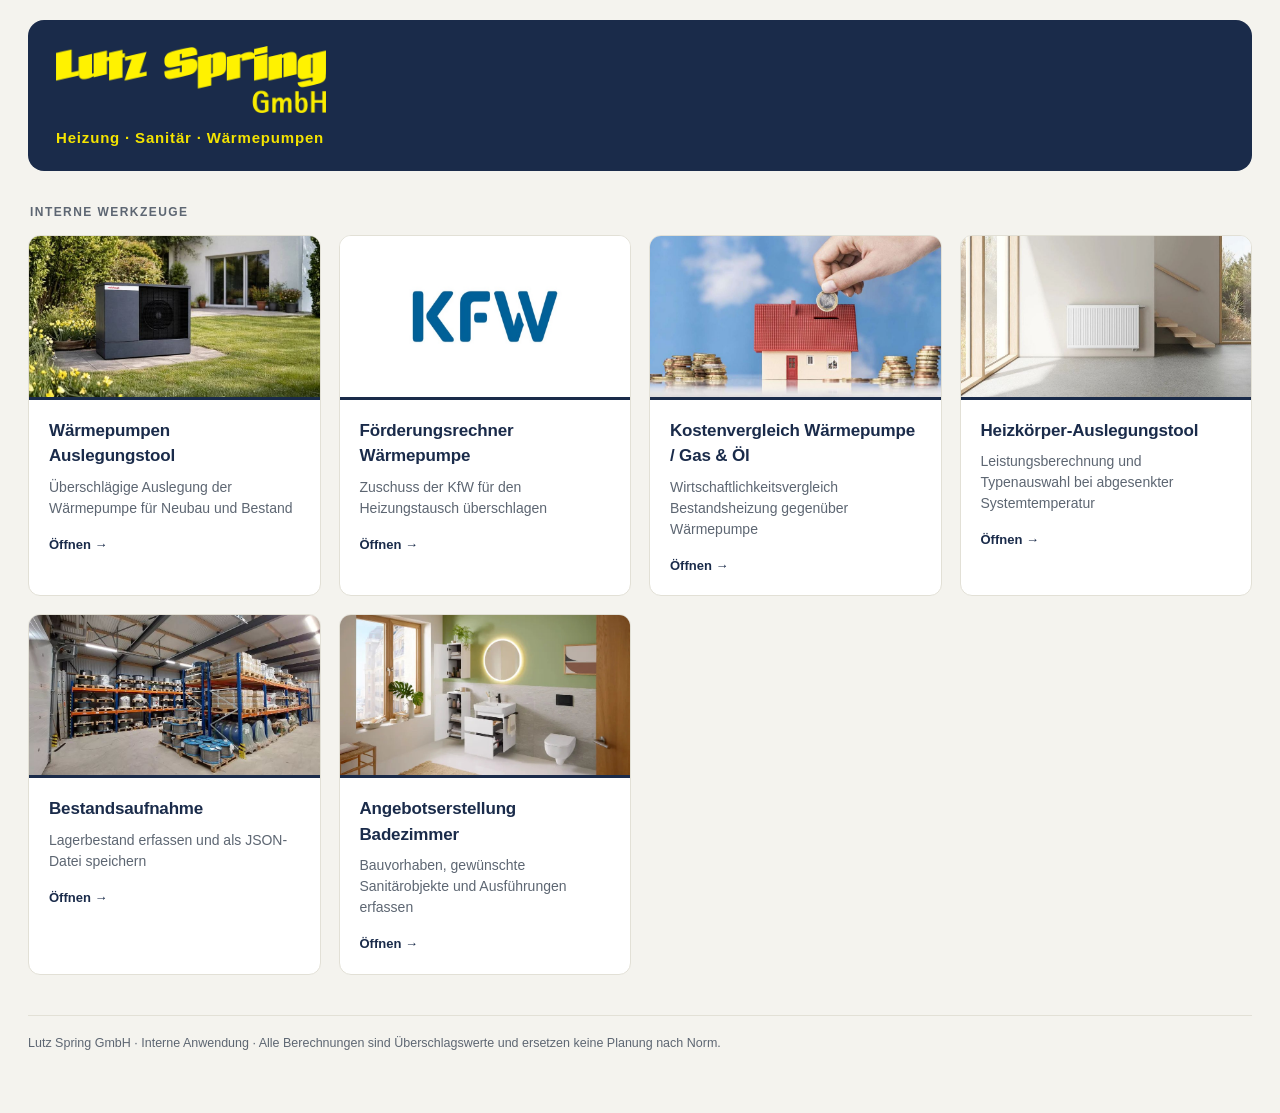
==== index.html @ f7540739 "Tools übernommen, Designsystem 2.1" ====
<!DOCTYPE html>
<html lang="de">
<head>
<meta charset="UTF-8">
<meta name="viewport" content="width=device-width, initial-scale=1, viewport-fit=cover">
<title>Lutz Spring GmbH &ndash; Interne Tools</title>
<meta name="apple-mobile-web-app-capable" content="yes">
<meta name="apple-mobile-web-app-status-bar-style" content="black-translucent">
<meta name="apple-mobile-web-app-title" content="Lutz Spring">
<meta name="theme-color" content="#1a2b4a"><!-- Literal noetig: var() ist in <meta> ungueltig -->
<link rel="apple-touch-icon" href="[data-uri]">
<link rel="icon" href="[data-uri]">
<link rel="stylesheet" href="theme.css">
<style>
  /* Datei-eigene Namen -> zentrale Tokens aus theme.css.
     Farbwerte stehen ausschliesslich in theme.css. */
  :root{
    --blau:       var(--brand-navy);
    --blau-hell:  var(--brand-navy-soft);
    --gelb:       var(--brand-yellow);
    --karte:      var(--card);
    --text:       var(--text-warm);
    --text-leise: var(--text-warm-2);
    --linie:      var(--border);
  }
  *{box-sizing:border-box;}
  html{-webkit-text-size-adjust:100%;}
  body{
    margin:0;
    background:var(--bg);
    color:var(--text);
    font-family:-apple-system,BlinkMacSystemFont,"Segoe UI",Roboto,Helvetica,Arial,sans-serif;
    line-height:1.5;
    padding:env(safe-area-inset-top) env(safe-area-inset-right) env(safe-area-inset-bottom) env(safe-area-inset-left);
    -webkit-tap-highlight-color:transparent;
  }
  .huelle{width:100%;max-width:1400px;margin:0 auto;padding:20px 28px 60px;}

  header{
    background:var(--blau);
    border-radius:16px;
    padding:26px 28px 22px;
    margin-bottom:32px;
  }
  header img{display:block;width:270px;max-width:72%;height:auto;}
  .sparte{
    color:var(--gelb);
    font-size:15px;font-weight:600;letter-spacing:.055em;margin-top:14px;
  }

  .abschnitt-titel{
    font-size:12px;font-weight:700;letter-spacing:.12em;text-transform:uppercase;
    color:var(--text-leise);margin:0 0 14px 2px;
  }

  .raster{
    display:grid;
    grid-template-columns:repeat(auto-fit,minmax(250px,1fr));
    gap:18px;
  }
  .kachel{
    display:flex;
    flex-direction:column;
    background:var(--karte);
    border:1px solid var(--linie);
    border-radius:12px;
    overflow:hidden;
    text-decoration:none;
    color:inherit;
    transition:transform .12s ease, box-shadow .12s ease;
  }
  .kachel:hover{transform:translateY(-2px);box-shadow:0 6px 18px var(--shadow-navy-13);}
  .kachel:active{transform:translateY(0);}
  .kachel:focus-visible{outline:3px solid var(--blau-hell);outline-offset:3px;}

  .bild{
    display:block;
    width:100%;
    aspect-ratio:16/9;
    object-fit:cover;
    background:var(--thumb-bg);
    border-bottom:3px solid var(--blau);
  }
  .kachel:hover .bild{border-bottom-color:var(--gelb);}

  .inhalt{padding:18px 20px 20px;display:flex;flex-direction:column;flex:1;}
  .kachel h2{
    margin:0 0 8px;font-size:17px;font-weight:650;
    color:var(--blau);letter-spacing:-.01em;
  }
  .kachel p{margin:0;font-size:14px;color:var(--text-leise);}
  .oeffnen{
    display:inline-block;margin-top:16px;
    font-size:13px;font-weight:650;color:var(--blau);
  }
  .oeffnen::after{content:" \2192";}

  footer{
    margin-top:40px;padding-top:18px;border-top:1px solid var(--linie);
    font-size:12.5px;color:var(--text-leise);
  }

  @media (max-width:820px){
    .huelle{padding:16px 20px 50px;}
    header{padding:22px 22px 18px;border-radius:14px;}
    header img{width:220px;}
  }
  @media (prefers-reduced-motion:reduce){
    .kachel{transition:none;}
    .kachel:hover{transform:none;}
  }
  @media (max-width:700px){
    .raster{grid-template-columns:1fr;}
    .huelle{padding:16px 14px 50px;}
  }
  @media print{
    body{background:var(--card);}
    .huelle{max-width:100%;padding:0;}
    .kachel{break-inside:avoid;box-shadow:none;}
  }
</style>
</head>
<body>
<div class="huelle">

  <header>
    <img src="[data-uri]" alt="Lutz Spring GmbH">
    <div class="sparte">Heizung &middot; Sanit&auml;r &middot; W&auml;rmepumpen</div>
  </header>

  <h1 class="abschnitt-titel">Interne Werkzeuge</h1>

  <div class="raster">

    <a class="kachel" href="auslegung.html">
      <img class="bild" src="[data-uri]" alt="" loading="lazy" decoding="async">
      <div class="inhalt">
        <h2>W&auml;rmepumpen Auslegungstool</h2>
        <p>&Uuml;berschl&auml;gige Auslegung der W&auml;rmepumpe f&uuml;r Neubau und Bestand</p>
        <span class="oeffnen">&Ouml;ffnen</span>
      </div>
    </a>

    <a class="kachel" href="foerderung.html">
      <img class="bild" src="[data-uri]" alt="" loading="lazy" decoding="async">
      <div class="inhalt">
        <h2>F&ouml;rderungsrechner W&auml;rmepumpe</h2>
        <p>Zuschuss der KfW f&uuml;r den Heizungstausch &uuml;berschlagen</p>
        <span class="oeffnen">&Ouml;ffnen</span>
      </div>
    </a>

    <a class="kachel" href="kostenvergleich.html">
      <img class="bild" src="[data-uri]" alt="" loading="lazy" decoding="async">
      <div class="inhalt">
        <h2>Kostenvergleich W&auml;rmepumpe / Gas &amp; &Ouml;l</h2>
        <p>Wirtschaftlichkeitsvergleich Bestandsheizung gegen&uuml;ber W&auml;rmepumpe</p>
        <span class="oeffnen">&Ouml;ffnen</span>
      </div>
    </a>

    <a class="kachel" href="heizkoerper.html">
      <img class="bild" src="[data-uri]" alt="" loading="lazy" decoding="async">
      <div class="inhalt">
        <h2>Heizk&ouml;rper-Auslegungstool</h2>
        <p>Leistungsberechnung und Typenauswahl bei abgesenkter Systemtemperatur</p>
        <span class="oeffnen">&Ouml;ffnen</span>
      </div>
    </a>

    <a class="kachel" href="bestandsaufnahme.html">
      <img class="bild" src="[data-uri]" alt="" loading="lazy" decoding="async">
      <div class="inhalt">
        <h2>Bestandsaufnahme</h2>
        <p>Lagerbestand erfassen und als JSON-Datei speichern</p>
        <span class="oeffnen">&Ouml;ffnen</span>
      </div>
    </a>

    <a class="kachel" href="bad-angebot.html">
      <img class="bild" src="[data-uri]" alt="" loading="lazy" decoding="async">
      <div class="inhalt">
        <h2>Angebotserstellung Badezimmer</h2>
        <p>Bauvorhaben, gew&uuml;nschte Sanit&auml;robjekte und Ausf&uuml;hrungen erfassen</p>
        <span class="oeffnen">&Ouml;ffnen</span>
      </div>
    </a>
  </div>

  <footer>
    Lutz Spring GmbH &middot; Interne Anwendung &middot; Alle Berechnungen sind &Uuml;berschlagswerte und ersetzen keine Planung nach Norm.
  </footer>

</div>
</body>
</html>
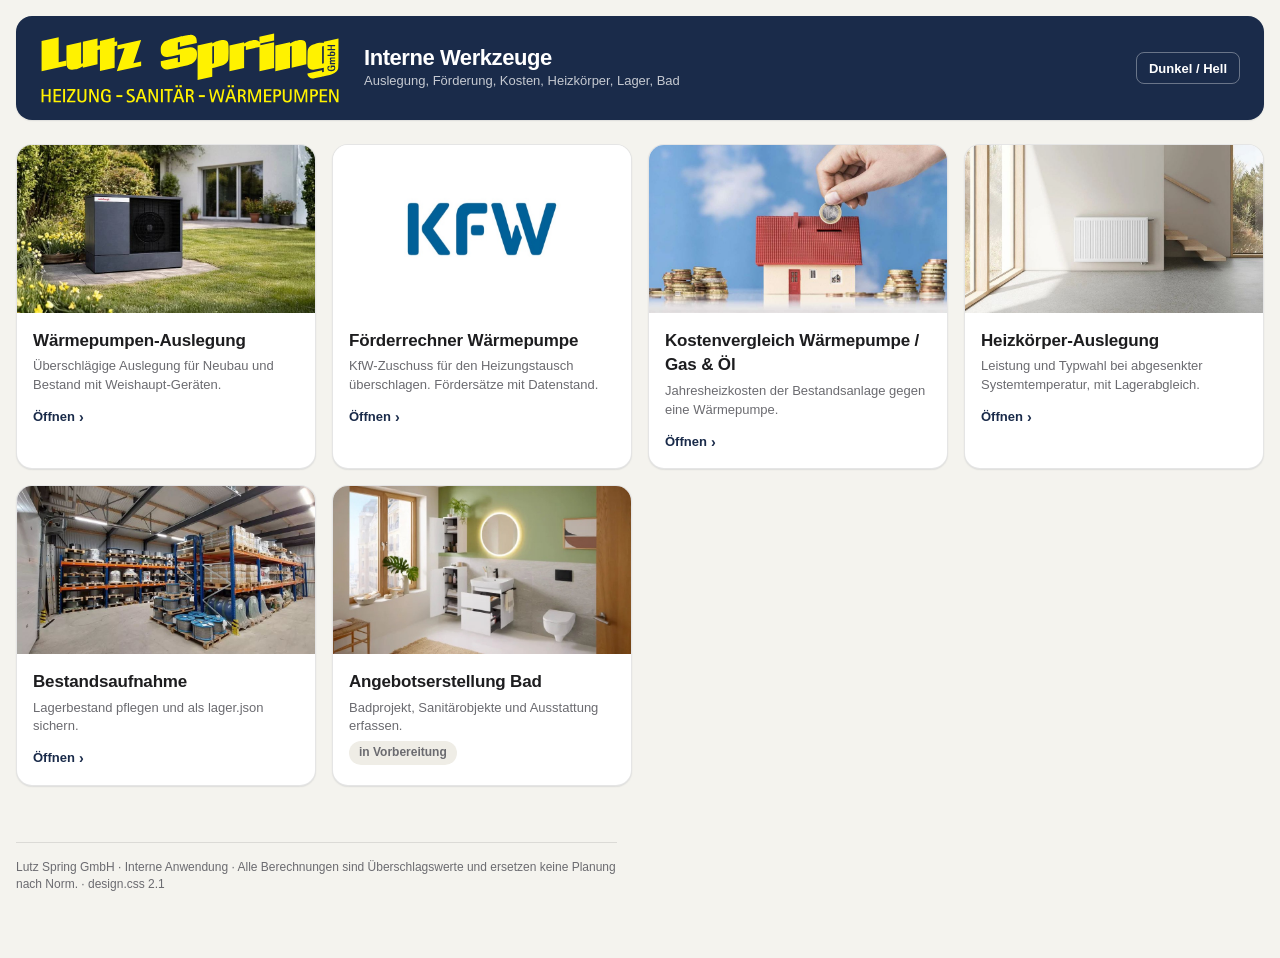
==== commit 0d717174: "index: Umbau auf design.css 2.1 · Kacheln und Links erhalten, Bilder nach bilder/, Bad-Kachel in Vor" ====
--- a/index.html
+++ b/index.html
@@ -1,196 +1,940 @@
 <!DOCTYPE html>
 <html lang="de">
 <head>
-<meta charset="UTF-8">
+<meta charset="utf-8">
 <meta name="viewport" content="width=device-width, initial-scale=1, viewport-fit=cover">
-<title>Lutz Spring GmbH &ndash; Interne Tools</title>
+<meta name="robots" content="noindex, nofollow">
+<meta name="theme-color" content="#1a2b4a">
+<link rel="icon" href="assets/icons/favicon.svg" type="image/svg+xml">
+<link rel="apple-touch-icon" href="assets/icons/apple-touch-icon.png">
 <meta name="apple-mobile-web-app-capable" content="yes">
 <meta name="apple-mobile-web-app-status-bar-style" content="black-translucent">
 <meta name="apple-mobile-web-app-title" content="Lutz Spring">
-<meta name="theme-color" content="#1a2b4a"><!-- Literal noetig: var() ist in <meta> ungueltig -->
-<link rel="apple-touch-icon" href="[data-uri]">
-<link rel="icon" href="[data-uri]">
-<link rel="stylesheet" href="theme.css">
+<!-- Startseite der internen Tools · gebaut aus vorlagen/index-vorlage.html (design.css 2.1), Umbau 2026-10-25.
+     Altfassung: alt/index_2026-10-25.html. Kachelbilder: bilder/*.jpg, 16:9, 900 × 506. Nach Änderungen an design.css/ls.js: python3 _build/inline.py index.html -->
+<title>Lutz Spring GmbH – Interne Tools</title>
+<!-- design.css:start -->
 <style>
-  /* Datei-eigene Namen -> zentrale Tokens aus theme.css.
-     Farbwerte stehen ausschliesslich in theme.css. */
-  :root{
-    --blau:       var(--brand-navy);
-    --blau-hell:  var(--brand-navy-soft);
-    --gelb:       var(--brand-yellow);
-    --karte:      var(--card);
-    --text:       var(--text-warm);
-    --text-leise: var(--text-warm-2);
-    --linie:      var(--border);
+/* ============================================================
+   design.css · Lutz Spring GmbH · Heizung · Sanitär · Wärmepumpen
+   Gemeinsames Designsystem für alle internen HTML-Tools.
+   Version 2.1 · Stand 2026-10-25
+   Einbinden:  Beim Veröffentlichen fügt _build/inline.py diese Datei in jedes
+               Tool ein (Marker design.css:start / design.css:end im HTML).
+               Ein Tool bleibt so eine einzelne Datei.
+   Regeln:     DESIGNREGELN.md · Referenz: styleguide.html
+   Keine externen Abhängigkeiten. Systemschrift. Hell + Dunkel.
+   ============================================================ */
+
+/* ------------------------------------------------------------
+   1 · TOKENS (hell = Standard)
+   Alle Farben nur über diese Variablen verwenden.
+   ------------------------------------------------------------ */
+:root {
+  color-scheme: light;
+
+  /* Marke [BESTÄTIGT 03_design-system.md] */
+  --ls-navy:        #1a2b4a;
+  --ls-navy-2:      #223a63;   /* Hover/aktiv auf Navy */
+  --ls-navy-3:      #142238;   /* gedrückt */
+  --ls-yellow:      #fff200;   /* Logo-Gelb [BESTÄTIGT 2026-10-25]; nur Logo + Akzent, nie Textfarbe auf hellem Grund */
+  --ls-yellow-ink:  #8a6d00;   /* lesbares „Gelb“ als Text auf Weiß (≥ 4,5:1) */
+
+  /* Flächen */
+  --ls-bg:          #f4f3ee;   /* Creme, Seitenhintergrund [BESTÄTIGT] */
+  --ls-surface:     #ffffff;   /* Karten */
+  --ls-surface-2:   #faf9f5;   /* Eingaben, Zebra-Zeilen, Tabellenköpfe */
+  --ls-surface-3:   #efede6;   /* gedrückt / ausgewählt */
+  --ls-line:        rgba(0, 0, 0, 0.10);
+  --ls-line-strong: rgba(0, 0, 0, 0.20);
+
+  /* Text */
+  --ls-text:        #1d1d1f;
+  --ls-text-2:      #6b6b70;   /* Sekundär, Labels (4,8:1 auf Creme) */
+  --ls-text-3:      #8e8e93;   /* nur Platzhalter, deaktiviert */
+  --ls-on-navy:     #ffffff;
+
+  /* Interaktion */
+  --ls-primary:     var(--ls-navy);
+  --ls-primary-hover: var(--ls-navy-2);
+  --ls-primary-active: var(--ls-navy-3);
+  --ls-on-primary:  #ffffff;
+  --ls-link:        var(--ls-navy);
+  --ls-focus:       var(--ls-navy);
+  --ls-focus-ring:  rgba(26, 43, 74, 0.25);
+  --ls-selection:   rgba(255, 242, 0, 0.45);
+
+  /* Zustände (semantisch, nicht Akzent) */
+  --ls-ok:          #1a7a36;  --ls-ok-bg:     #e3f3e7;
+  --ls-warn:        #b25000;  --ls-warn-bg:   #fdebdd;
+  --ls-danger:      #d70015;  --ls-danger-bg: #fde4e6;
+  --ls-info:        #1a2b4a;  --ls-info-bg:   #e8edf6;
+
+  /* Diagramme: Reihenfarben mit fester Bedeutung (Wärmepumpe = Navy, Bestand Gas/Öl = Grau, Strom/PV = Gelb-Ocker, Vergleich = Stahlblau) */
+  --ls-chart-wp:    #1a2b4a;
+  --ls-chart-alt:   #8e8e93;
+  --ls-chart-pv:    #c9a800;
+  --ls-chart-2:     #4f75b8;
+  --ls-chart-grid:  rgba(0, 0, 0, 0.08);
+  --ls-chart-text:  #6b6b70;
+
+  /* Schatten (Tiefe sparsam) */
+  --ls-shadow-1: 0 1px 2px rgba(20, 30, 50, 0.06), 0 1px 1px rgba(20, 30, 50, 0.04);
+  --ls-shadow-2: 0 4px 16px rgba(20, 30, 50, 0.08), 0 1px 2px rgba(20, 30, 50, 0.05);
+
+  /* Schrift: Systemschrift wie auf iPad und Mac [BESTÄTIGT: keine externen Abhängigkeiten] */
+  --ls-font: -apple-system, BlinkMacSystemFont, "SF Pro Text", "Segoe UI", Roboto, "Helvetica Neue", Arial, sans-serif;
+  --ls-font-mono: ui-monospace, "SF Mono", Menlo, Consolas, "Liberation Mono", monospace;
+  --ls-fs-xs: 0.75rem;    /* 12 · Fußnoten */
+  --ls-fs-sm: 0.8125rem;  /* 13 · Labels, Tabellen dicht */
+  --ls-fs-md: 0.9375rem;  /* 15 · Fließtext, Eingaben */
+  --ls-fs-lg: 1.0625rem;  /* 17 · Kartentitel */
+  --ls-fs-xl: 1.375rem;   /* 22 · Abschnitt */
+  --ls-fs-2xl: 1.75rem;   /* 28 · Seitentitel */
+  --ls-fs-kpi: 2rem;      /* 32 · Kennzahl */
+  --ls-lh: 1.45;
+
+  /* Abstände: 8-px-Raster */
+  --ls-s1: 4px; --ls-s2: 8px; --ls-s3: 12px; --ls-s4: 16px;
+  --ls-s5: 24px; --ls-s6: 32px; --ls-s7: 48px; --ls-s8: 64px;
+
+  /* Radien */
+  --ls-r-sm: 8px; --ls-r-md: 12px; --ls-r-lg: 16px; --ls-r-pill: 999px;
+
+  /* Maße */
+  --ls-max: 1400px;           /* [BESTÄTIGT] */
+  --ls-control-h: 40px;       /* Höhe Eingaben/Buttons (Maus) */
+  --ls-touch-h: 44px;         /* Höhe auf Touch (iPad) */
+  --ls-gutter: 16px;
+}
+
+/* Dunkel: folgt dem System, solange kein data-theme gesetzt ist */
+@media (prefers-color-scheme: dark) {
+  :root:not([data-theme="light"]) {
+    color-scheme: dark;
+    --ls-navy:        #16233d;
+    --ls-navy-2:      #1d2f52;
+    --ls-navy-3:      #111b30;
+    --ls-yellow-ink:  #fff200;
+    --ls-bg:          #141416;
+    --ls-surface:     #1e1e20;
+    --ls-surface-2:   #27272a;
+    --ls-surface-3:   #313134;
+    --ls-line:        rgba(255, 255, 255, 0.11);
+    --ls-line-strong: rgba(255, 255, 255, 0.22);
+    --ls-text:        #f5f5f7;
+    --ls-text-2:      #a1a1a6;
+    --ls-text-3:      #7c7c82;
+    --ls-primary:     #4f75b8;
+    --ls-primary-hover: #5d83c6;
+    --ls-primary-active: #43669f;
+    --ls-link:        #8fb3f0;
+    --ls-focus:       #8fb3f0;
+    --ls-focus-ring:  rgba(143, 179, 240, 0.30);
+    --ls-selection:   rgba(255, 242, 0, 0.30);
+    --ls-ok:     #30d158; --ls-ok-bg:     rgba(48, 209, 88, 0.14);
+    --ls-warn:   #ff9f0a; --ls-warn-bg:   rgba(255, 159, 10, 0.14);
+    --ls-danger: #ff453a; --ls-danger-bg: rgba(255, 69, 58, 0.14);
+    --ls-info:   #8fb3f0; --ls-info-bg:   rgba(143, 179, 240, 0.14);
+    --ls-chart-wp: #8fb3f0; --ls-chart-alt: #7c7c82; --ls-chart-pv: #e6c800; --ls-chart-2: #4f75b8; --ls-chart-grid: rgba(255,255,255,0.09); --ls-chart-text: #a1a1a6;
+    --ls-shadow-1: 0 1px 2px rgba(0, 0, 0, 0.4);
+    --ls-shadow-2: 0 6px 20px rgba(0, 0, 0, 0.45);
   }
-  *{box-sizing:border-box;}
-  html{-webkit-text-size-adjust:100%;}
-  body{
-    margin:0;
-    background:var(--bg);
-    color:var(--text);
-    font-family:-apple-system,BlinkMacSystemFont,"Segoe UI",Roboto,Helvetica,Arial,sans-serif;
-    line-height:1.5;
-    padding:env(safe-area-inset-top) env(safe-area-inset-right) env(safe-area-inset-bottom) env(safe-area-inset-left);
-    -webkit-tap-highlight-color:transparent;
+}
+/* Dunkel: ausdrücklich gewählt (Schalter im Tool) – gleiche Werte */
+:root[data-theme="dark"] {
+  color-scheme: dark;
+  --ls-navy:        #16233d;
+  --ls-navy-2:      #1d2f52;
+  --ls-navy-3:      #111b30;
+  --ls-yellow-ink:  #fff200;
+  --ls-bg:          #141416;
+  --ls-surface:     #1e1e20;
+  --ls-surface-2:   #27272a;
+  --ls-surface-3:   #313134;
+  --ls-line:        rgba(255, 255, 255, 0.11);
+  --ls-line-strong: rgba(255, 255, 255, 0.22);
+  --ls-text:        #f5f5f7;
+  --ls-text-2:      #a1a1a6;
+  --ls-text-3:      #7c7c82;
+  --ls-primary:     #4f75b8;
+  --ls-primary-hover: #5d83c6;
+  --ls-primary-active: #43669f;
+  --ls-link:        #8fb3f0;
+  --ls-focus:       #8fb3f0;
+  --ls-focus-ring:  rgba(143, 179, 240, 0.30);
+  --ls-selection:   rgba(255, 242, 0, 0.30);
+  --ls-ok:     #30d158; --ls-ok-bg:     rgba(48, 209, 88, 0.14);
+  --ls-warn:   #ff9f0a; --ls-warn-bg:   rgba(255, 159, 10, 0.14);
+  --ls-danger: #ff453a; --ls-danger-bg: rgba(255, 69, 58, 0.14);
+  --ls-info:   #8fb3f0; --ls-info-bg:   rgba(143, 179, 240, 0.14);
+  --ls-chart-wp: #8fb3f0; --ls-chart-alt: #7c7c82; --ls-chart-pv: #e6c800; --ls-chart-2: #4f75b8; --ls-chart-grid: rgba(255,255,255,0.09); --ls-chart-text: #a1a1a6;
+  --ls-shadow-1: 0 1px 2px rgba(0, 0, 0, 0.4);
+  --ls-shadow-2: 0 6px 20px rgba(0, 0, 0, 0.45);
+}
+
+/* ------------------------------------------------------------
+   2 · BASIS
+   ------------------------------------------------------------ */
+*, *::before, *::after { box-sizing: border-box; }
+html { -webkit-text-size-adjust: 100%; height: 100%; }
+body {
+  margin: 0;
+  min-height: 100%;
+  background: var(--ls-bg);
+  color: var(--ls-text);
+  font: var(--ls-fs-md) / var(--ls-lh) var(--ls-font);
+  -webkit-font-smoothing: antialiased;
+  padding-block: calc(var(--ls-s4) + env(safe-area-inset-top, 0px)) calc(var(--ls-s8) + env(safe-area-inset-bottom, 0px)); /* oben: Statusleiste der Homescreen-App; unten: Haus-Icon */
+  padding-left:  max(var(--ls-gutter), env(safe-area-inset-left, 0px));
+  padding-right: max(var(--ls-gutter), env(safe-area-inset-right, 0px));
+}
+::selection { background: var(--ls-selection); }
+img, svg, canvas { max-width: 100%; height: auto; }
+[hidden] { display: none !important; }
+a { color: var(--ls-link); text-decoration: underline; text-underline-offset: 2px; text-decoration-thickness: 1px; }
+a:hover { text-decoration-thickness: 2px; }
+hr { border: 0; border-top: 1px solid var(--ls-line); margin: var(--ls-s5) 0; }
+code, kbd, .ls-mono { font-family: var(--ls-font-mono); font-size: 0.92em; }
+small, .ls-small { font-size: var(--ls-fs-sm); }
+sub, sup { line-height: 0; }
+
+h1, h2, h3, h4 { margin: 0; color: var(--ls-text); font-weight: 600; letter-spacing: -0.01em; text-wrap: balance; hyphens: auto; -webkit-hyphens: auto; }
+h1 { font-size: var(--ls-fs-2xl); line-height: 1.15; letter-spacing: -0.02em; }
+h2 { font-size: var(--ls-fs-xl);  line-height: 1.2; }
+h3 { font-size: var(--ls-fs-lg);  line-height: 1.3; }
+h4 { font-size: var(--ls-fs-md);  line-height: 1.35; }
+p  { margin: 0; }
+p + p { margin-top: var(--ls-s3); }
+.ls-prose { max-width: 70ch; }
+.ls-prose p + p { margin-top: var(--ls-s3); }
+
+/* Fokus: immer sichtbar, Tastatur und Touch */
+:focus { outline: none; }
+:focus-visible { outline: 2px solid var(--ls-focus); outline-offset: 2px; border-radius: var(--ls-r-sm); }
+
+/* Reduzierte Bewegung respektieren */
+@media (prefers-reduced-motion: reduce) {
+  *, *::before, *::after { animation: none !important; transition: none !important; scroll-behavior: auto !important; }
+}
+
+/* ------------------------------------------------------------
+   3 · LAYOUT
+   ------------------------------------------------------------ */
+.ls-container { max-width: var(--ls-max); margin-inline: auto; width: 100%; min-width: 0; }
+.ls-stack  { display: grid; gap: var(--ls-s4); }
+/* Grid-Kinder dürfen nie breiter werden als ihr Platz (Tabellen/Code scrollen im eigenen Rahmen) */
+.ls-container > *, .ls-stack > *, .ls-form > *, .ls-fields > *, .ls-card > * { min-width: 0; }
+.ls-stack--tight { gap: var(--ls-s2); }
+.ls-stack--loose { gap: var(--ls-s5); }
+.ls-row    { display: flex; flex-wrap: wrap; align-items: center; gap: var(--ls-s2) var(--ls-s3); }
+.ls-row--between { justify-content: space-between; }
+.ls-row--end { justify-content: flex-end; }
+.ls-grow { flex: 1 1 auto; min-width: 0; }
+.ls-section { margin-top: var(--ls-s6); }
+.ls-section > h2 { margin-bottom: var(--ls-s4); }
+
+/* Karten-Raster [BESTÄTIGT: minmax(250px,1fr), einspaltig < 700 px] */
+.ls-grid { display: grid; grid-template-columns: repeat(auto-fit, minmax(250px, 1fr)); gap: var(--ls-s4); }
+.ls-grid--2 { grid-template-columns: repeat(auto-fit, minmax(min(100%, 340px), 1fr)); }
+.ls-grid--3 { grid-template-columns: repeat(auto-fit, minmax(min(100%, 280px), 1fr)); }
+.ls-grid > * { min-width: 0; }
+@media (max-width: 699.98px) { .ls-grid, .ls-grid--2, .ls-grid--3 { grid-template-columns: 1fr; } }
+
+/* ------------------------------------------------------------
+   4 · KOPF (Navy-Balken mit runden Ecken [BESTÄTIGT]) + FUSS
+   ------------------------------------------------------------ */
+.ls-header {
+  background: var(--ls-navy);
+  color: var(--ls-on-navy);
+  border-radius: var(--ls-r-lg);
+  padding: var(--ls-s4) var(--ls-s5);
+  display: grid;
+  grid-template-columns: auto 1fr auto;
+  align-items: center;
+  gap: var(--ls-s3) var(--ls-s5);
+  box-shadow: var(--ls-shadow-1);
+}
+.ls-header__brand { display: grid; gap: 2px; }
+/* Logo Variante B (Wortmarke mit Slogan) als Inline-SVG; Farbe über currentColor. Mindestens 280 px breit, sonst ist der Slogan im Logo unlesbar. */
+.ls-header__logo { display: block; width: min(300px, 100%); height: auto; color: var(--ls-yellow); }
+.ls-header__logo--navy { color: var(--ls-navy); } /* Ausnahme: Logo ohne Navy-Hintergrund (Fuß, helle Fläche) */
+.ls-header__slogan { font-size: var(--ls-fs-sm); color: var(--ls-yellow); letter-spacing: 0.02em; }
+.ls-header__title { display: grid; gap: 2px; min-width: 0; }
+.ls-header__title h1 { color: var(--ls-on-navy); font-size: var(--ls-fs-xl); }
+.ls-header__sub { font-size: var(--ls-fs-sm); color: rgba(255,255,255,0.75); }
+.ls-header__meta { display: grid; gap: 2px; justify-items: end; text-align: right; font-size: var(--ls-fs-sm); color: rgba(255,255,255,0.85); white-space: nowrap; }
+.ls-header__meta b { color: var(--ls-on-navy); font-weight: 600; }
+.ls-header a { color: var(--ls-on-navy); }
+.ls-header .ls-btn--ghost { color: var(--ls-on-navy); border-color: rgba(255,255,255,0.35); }
+.ls-header .ls-btn--ghost:hover { background: rgba(255,255,255,0.1); }
+@media (max-width: 699.98px) {
+  .ls-header { grid-template-columns: 1fr; padding: var(--ls-s4); }
+  .ls-header__meta { justify-items: start; text-align: left; white-space: normal; }
+}
+/* Text-Wortmarke, falls (noch) kein Logo eingebettet ist */
+.ls-wordmark { font-weight: 800; font-size: 1.375rem; letter-spacing: -0.02em; color: var(--ls-yellow); line-height: 1; }
+.ls-wordmark small { display: block; font-weight: 600; font-size: 0.75rem; color: var(--ls-on-navy); letter-spacing: 0.08em; margin-top: 2px; }
+
+.ls-footer { margin-top: var(--ls-s6); padding-top: var(--ls-s4); border-top: 1px solid var(--ls-line); font-size: var(--ls-fs-xs); color: var(--ls-text-2); max-width: 90ch; }
+
+/* Haus-Icon: Rücklink zur Startseite [BESTÄTIGT: 48×48, unten mittig, Deckkraft 0,45 / 1 / 0,3, im Druck aus] */
+.ls-home {
+  position: fixed; left: 50%; bottom: calc(var(--ls-s3) + env(safe-area-inset-bottom, 0px));
+  transform: translateX(-50%);
+  width: 48px; height: 48px; border-radius: var(--ls-r-pill);
+  display: grid; place-items: center;
+  background: var(--ls-surface); color: var(--ls-text); border: 1px solid var(--ls-line);
+  box-shadow: var(--ls-shadow-2); opacity: 0.45; transition: opacity .15s ease; z-index: 50;
+}
+.ls-home:hover, .ls-home:focus-visible { opacity: 1; }
+.ls-home:active { opacity: 0.3; }
+.ls-home svg { width: 22px; height: 22px; }
+
+/* ------------------------------------------------------------
+   5 · KARTEN
+   ------------------------------------------------------------ */
+.ls-card {
+  background: var(--ls-surface);
+  border: 1px solid var(--ls-line);
+  border-radius: var(--ls-r-lg);
+  padding: var(--ls-s5);
+  box-shadow: var(--ls-shadow-1);
+  min-width: 0;
+}
+.ls-card--tight { padding: var(--ls-s4); }
+.ls-card--flat { box-shadow: none; }
+.ls-card__head { display: flex; align-items: baseline; justify-content: space-between; gap: var(--ls-s3); margin-bottom: var(--ls-s4); flex-wrap: wrap; }
+.ls-card__head h2, .ls-card__head h3 { margin: 0; }
+.ls-card__sub { font-size: var(--ls-fs-sm); color: var(--ls-text-2); }
+/* Abstand zwischen Karten kommt vom Eltern-Raster (.ls-stack / .ls-grid), nicht von Margins */
+
+/* Nummerierte Blockkarten (Schritte einer Auslegung) – nur bei echter Reihenfolge */
+.ls-steps { counter-reset: ls-step; display: grid; gap: var(--ls-s4); }
+.ls-steps > .ls-card { counter-increment: ls-step; position: relative; padding-left: calc(var(--ls-s5) + 40px); }
+.ls-steps > .ls-card::before {
+  content: counter(ls-step); position: absolute; left: var(--ls-s4); top: var(--ls-s5);
+  width: 28px; height: 28px; border-radius: var(--ls-r-pill);
+  background: var(--ls-navy); color: var(--ls-on-navy); font-weight: 700; font-size: var(--ls-fs-sm);
+  display: grid; place-items: center;
+}
+
+/* Empfehlungskarte: Navy mit gelben Kennwerten (z. B. Kostenvergleich) */
+.ls-card--navy { background: var(--ls-navy); color: var(--ls-on-navy); border-color: transparent; }
+.ls-card--navy h2, .ls-card--navy h3, .ls-card--navy .ls-kpi__value { color: var(--ls-on-navy); }
+.ls-card--navy .ls-kpi__value, .ls-card--navy .ls-accent { color: var(--ls-yellow); }
+.ls-card--navy .ls-kpi__label, .ls-card--navy .ls-muted { color: rgba(255,255,255,0.75); }
+.ls-card--navy .ls-btn--primary { background: var(--ls-yellow); color: #1d1d1f; }
+.ls-card--navy .ls-btn--primary:hover { background: #fff566; }
+
+/* ------------------------------------------------------------
+   6 · FORMULARE
+   ------------------------------------------------------------ */
+.ls-form { display: grid; gap: var(--ls-s4); }
+.ls-fields { display: grid; grid-template-columns: repeat(auto-fit, minmax(min(100%, 200px), 1fr)); gap: var(--ls-s3) var(--ls-s4); }
+.ls-field { display: grid; gap: var(--ls-s1); min-width: 0; }
+.ls-field--span { grid-column: 1 / -1; }
+.ls-label { font-size: var(--ls-fs-sm); color: var(--ls-text-2); font-weight: 500; display: flex; gap: var(--ls-s1); align-items: baseline; }
+.ls-label abbr { text-decoration: none; }
+.ls-hint { font-size: var(--ls-fs-xs); color: var(--ls-text-2); }
+.ls-error { font-size: var(--ls-fs-xs); color: var(--ls-danger); font-weight: 500; }
+
+.ls-input, .ls-select, .ls-textarea {
+  width: 100%; min-height: var(--ls-control-h);
+  padding: 0 var(--ls-s3);
+  font: inherit; color: var(--ls-text);
+  background: var(--ls-surface-2);
+  border: 1px solid var(--ls-line); border-radius: var(--ls-r-sm);
+  transition: border-color .12s ease, box-shadow .12s ease, background .12s ease;
+  font-variant-numeric: tabular-nums;
+}
+.ls-textarea { min-height: calc(var(--ls-control-h) * 2.2); padding: var(--ls-s2) var(--ls-s3); resize: vertical; line-height: var(--ls-lh); }
+.ls-input::placeholder, .ls-textarea::placeholder { color: var(--ls-text-3); }
+.ls-input:hover, .ls-select:hover, .ls-textarea:hover { border-color: var(--ls-line-strong); }
+.ls-input:focus, .ls-select:focus, .ls-textarea:focus { outline: none; border-color: var(--ls-focus); box-shadow: 0 0 0 3px var(--ls-focus-ring); background: var(--ls-surface); }
+.ls-input[aria-invalid="true"], .ls-select[aria-invalid="true"] { border-color: var(--ls-danger); }
+.ls-input[aria-invalid="true"]:focus { box-shadow: 0 0 0 3px var(--ls-danger-bg); }
+.ls-input:disabled, .ls-select:disabled, .ls-textarea:disabled { color: var(--ls-text-3); background: var(--ls-surface-3); cursor: not-allowed; }
+.ls-input[readonly] { background: var(--ls-surface-3); }
+.ls-input[type="number"] { -moz-appearance: textfield; appearance: textfield; }
+.ls-input::-webkit-outer-spin-button, .ls-input::-webkit-inner-spin-button { -webkit-appearance: none; margin: 0; }
+.ls-select {
+  appearance: none; -webkit-appearance: none; padding-right: 36px; cursor: pointer;
+  background-image: url("data:image/svg+xml;utf8,<svg xmlns='http://www.w3.org/2000/svg' width='16' height='16' viewBox='0 0 16 16'><path d='M4 6l4 4 4-4' fill='none' stroke='%236b6b70' stroke-width='1.8' stroke-linecap='round' stroke-linejoin='round'/></svg>");
+  background-repeat: no-repeat; background-position: right 12px center;
+}
+
+/* Eingabe mit Einheit (Suffix) – Einheit steht am Feld, nie im Wert */
+.ls-unit { position: relative; display: grid; }
+.ls-unit .ls-input { padding-right: 3.2em; }
+.ls-unit > span { position: absolute; right: var(--ls-s3); top: 50%; transform: translateY(-50%); font-size: var(--ls-fs-sm); color: var(--ls-text-2); pointer-events: none; }
+.ls-unit--pre .ls-input { padding-left: 2.4em; padding-right: var(--ls-s3); }
+.ls-unit--pre > span { right: auto; left: var(--ls-s3); }
+
+/* Auswahlfelder */
+.ls-check { display: inline-flex; align-items: center; gap: var(--ls-s2); font-size: var(--ls-fs-md); cursor: pointer; min-height: 32px; }
+.ls-check input { width: 20px; height: 20px; margin: 0; accent-color: var(--ls-primary); flex: none; }
+.ls-switch { display: inline-flex; align-items: center; gap: var(--ls-s3); cursor: pointer; }
+.ls-switch input { position: absolute; opacity: 0; width: 0; height: 0; }
+.ls-switch i { width: 44px; height: 26px; border-radius: var(--ls-r-pill); background: var(--ls-line-strong); position: relative; transition: background .15s ease; flex: none; }
+.ls-switch i::after { content: ""; position: absolute; top: 3px; left: 3px; width: 20px; height: 20px; border-radius: 50%; background: #fff; box-shadow: 0 1px 3px rgba(0,0,0,.3); transition: transform .15s ease; }
+.ls-switch input:checked + i { background: var(--ls-ok); }
+.ls-switch input:checked + i::after { transform: translateX(18px); }
+.ls-switch input:focus-visible + i { outline: 2px solid var(--ls-focus); outline-offset: 2px; }
+
+/* Segment-Steuerung (Tabs ① ② ③, Umschalter Gas/Öl) */
+.ls-seg { display: inline-flex; padding: 3px; gap: 2px; background: var(--ls-surface-3); border-radius: var(--ls-r-md); max-width: 100%; overflow-x: auto; }
+.ls-seg > button, .ls-seg > label {
+  appearance: none; border: 0; background: transparent; color: var(--ls-text-2);
+  font: inherit; font-size: var(--ls-fs-sm); font-weight: 500;
+  padding: 0 var(--ls-s3); min-height: 34px; border-radius: calc(var(--ls-r-md) - 3px);
+  cursor: pointer; white-space: nowrap; transition: background .12s ease, color .12s ease; display: inline-flex; align-items: center; gap: var(--ls-s1);
+}
+.ls-seg > [aria-selected="true"], .ls-seg > .is-active, .ls-seg > label:has(input:checked) { background: var(--ls-surface); color: var(--ls-text); box-shadow: var(--ls-shadow-1); font-weight: 600; }
+.ls-seg input { position: absolute; opacity: 0; width: 0; height: 0; }
+.ls-seg--full { display: flex; }
+.ls-seg--full > * { flex: 1 1 0; justify-content: center; }
+
+/* „Erweitert“: selten geänderte Felder eingeklappt, eingestellte Werte als Kurzzeile sichtbar */
+.ls-details { border-top: 1px solid var(--ls-line); padding-top: var(--ls-s2); }
+.ls-details > summary { cursor: pointer; font-size: var(--ls-fs-sm); font-weight: 600; color: var(--ls-text); list-style: none; display: flex; align-items: center; gap: var(--ls-s2); min-height: 32px; }
+.ls-details > summary::-webkit-details-marker { display: none; }
+.ls-details > summary::before { content: ""; width: 7px; height: 7px; border-right: 1.8px solid var(--ls-text-2); border-bottom: 1.8px solid var(--ls-text-2); transform: rotate(-45deg); transition: transform .12s ease; flex: none; margin-left: 2px; }
+.ls-details[open] > summary::before { transform: rotate(45deg); }
+.ls-details > summary .ls-muted { font-weight: 400; }
+.ls-details[open] > summary .ls-muted { display: none; }
+
+/* Touch: größere Ziele auf iPad / Handy [BESTÄTIGT 2026-10-25, WCAG 2.2 Zielgröße] */
+@media (pointer: coarse) {
+  :root { --ls-control-h: var(--ls-touch-h); }
+  .ls-seg > button, .ls-seg > label { min-height: 40px; }
+  .ls-check { min-height: 44px; }
+  .ls-check input { width: 24px; height: 24px; }
+}
+
+/* ------------------------------------------------------------
+   7 · BUTTONS
+   Je Ansicht genau EIN primärer Button (die Hauptaktion).
+   ------------------------------------------------------------ */
+.ls-btn {
+  appearance: none; -webkit-appearance: none;
+  display: inline-flex; align-items: center; justify-content: center; gap: var(--ls-s2);
+  min-height: var(--ls-control-h); padding: 0 var(--ls-s4);
+  font: inherit; font-size: var(--ls-fs-md); font-weight: 600; line-height: 1;
+  border-radius: var(--ls-r-md); border: 1px solid transparent;
+  cursor: pointer; text-decoration: none; white-space: nowrap;
+  transition: background .12s ease, border-color .12s ease, transform .06s ease, box-shadow .12s ease;
+  -webkit-tap-highlight-color: transparent;
+}
+.ls-btn:active { transform: scale(0.98); }
+.ls-btn:disabled, .ls-btn[aria-disabled="true"] { opacity: 0.45; cursor: not-allowed; transform: none; }
+.ls-btn svg { width: 18px; height: 18px; flex: none; }
+.ls-btn--primary { background: var(--ls-primary); color: var(--ls-on-primary); }
+.ls-btn--primary:hover { background: var(--ls-primary-hover); }
+.ls-btn--primary:active { background: var(--ls-primary-active); }
+.ls-btn--secondary { background: var(--ls-surface); color: var(--ls-text); border-color: var(--ls-line-strong); }
+.ls-btn--secondary:hover { background: var(--ls-surface-2); }
+.ls-btn--ghost { background: transparent; color: var(--ls-link); border-color: transparent; }
+.ls-btn--ghost:hover { background: var(--ls-surface-3); }
+.ls-btn--danger { background: var(--ls-surface); color: var(--ls-danger); border-color: var(--ls-danger); }
+.ls-btn--danger:hover { background: var(--ls-danger-bg); }
+.ls-btn--sm { min-height: 32px; padding: 0 var(--ls-s3); font-size: var(--ls-fs-sm); border-radius: var(--ls-r-sm); }
+.ls-btn--lg { min-height: 48px; padding: 0 var(--ls-s5); font-size: var(--ls-fs-lg); }
+.ls-btn--block { width: 100%; }
+.ls-btn--icon { padding: 0; width: var(--ls-control-h); }
+.ls-toolbar { display: flex; flex-wrap: wrap; gap: var(--ls-s2); align-items: center; }
+.ls-toolbar__spacer { flex: 1 1 auto; }
+@media (max-width: 480px) { .ls-toolbar--stack .ls-btn { flex: 1 1 100%; } }
+
+/* ------------------------------------------------------------
+   8 · ERGEBNISSE: Kennzahlen, Tabellen, Listen
+   ------------------------------------------------------------ */
+.ls-num, .ls-table td.ls-num, .ls-kpi__value { font-variant-numeric: tabular-nums; }
+.ls-kpis { display: grid; grid-template-columns: repeat(auto-fit, minmax(min(100%, 160px), 1fr)); gap: var(--ls-s3); }
+.ls-kpi { display: grid; gap: 2px; padding: var(--ls-s3) var(--ls-s4); background: var(--ls-surface-2); border-radius: var(--ls-r-md); border: 1px solid var(--ls-line); min-width: 0; }
+.ls-kpi__label { font-size: var(--ls-fs-xs); color: var(--ls-text-2); text-transform: uppercase; letter-spacing: 0.06em; font-weight: 600; }
+.ls-kpi__value { font-size: var(--ls-fs-kpi); font-weight: 700; letter-spacing: -0.02em; line-height: 1.1; color: var(--ls-text); }
+.ls-kpi__value small { font-size: 0.5em; font-weight: 600; color: var(--ls-text-2); margin-left: 2px; letter-spacing: 0; }
+.ls-kpi__note { font-size: var(--ls-fs-xs); color: var(--ls-text-2); }
+.ls-kpi--ok .ls-kpi__value { color: var(--ls-ok); }
+.ls-kpi--warn .ls-kpi__value { color: var(--ls-warn); }
+.ls-kpi--danger .ls-kpi__value { color: var(--ls-danger); }
+
+/* Label/Wert-Liste (Bericht) */
+.ls-dl { display: grid; grid-template-columns: minmax(140px, 1fr) minmax(0, 1.4fr); margin: 0; font-size: var(--ls-fs-md); }
+.ls-dl > dt, .ls-dl > dd { margin: 0; padding: var(--ls-s2) 0; border-top: 1px solid var(--ls-line); min-width: 0; }
+.ls-dl > dt { color: var(--ls-text-2); padding-right: var(--ls-s3); }
+.ls-dl > dd { font-weight: 500; }
+.ls-dl > dt:first-of-type, .ls-dl > dd:first-of-type { border-top: 0; }
+.ls-dl > dt.ls-dl__strong, .ls-dl > dd.ls-dl__strong { font-weight: 700; color: var(--ls-text); }
+
+/* Tabellen: dicht, Zahlen rechts, Kopf fixiert, breite Tabellen scrollen im Rahmen */
+.ls-table-wrap { overflow-x: auto; -webkit-overflow-scrolling: touch; border: 1px solid var(--ls-line); border-radius: var(--ls-r-md); background: var(--ls-surface); }
+.ls-table { width: 100%; border-collapse: separate; border-spacing: 0; font-size: var(--ls-fs-sm); }
+.ls-table th, .ls-table td { padding: var(--ls-s2) var(--ls-s3); text-align: left; vertical-align: top; border-bottom: 1px solid var(--ls-line); }
+.ls-table th { position: sticky; top: 0; z-index: 1; background: var(--ls-surface-2); color: var(--ls-text-2); font-weight: 600; font-size: var(--ls-fs-xs); text-transform: uppercase; letter-spacing: 0.05em; white-space: nowrap; }
+.ls-table tbody tr:last-child td { border-bottom: 0; }
+.ls-table tbody tr:hover td { background: var(--ls-surface-2); }
+.ls-table .ls-num, .ls-table th.ls-num { text-align: right; }
+.ls-table tr.is-selected td { background: var(--ls-info-bg); }
+.ls-table tr.is-selected td:first-child { box-shadow: inset 3px 0 0 var(--ls-primary); }
+.ls-table tr[role="button"], .ls-table tr.is-clickable { cursor: pointer; }
+.ls-table tfoot td { font-weight: 600; background: var(--ls-surface-2); border-top: 1px solid var(--ls-line-strong); }
+.ls-table--compact th, .ls-table--compact td { padding: var(--ls-s1) var(--ls-s2); }
+
+/* Ergebnis-Zeilenliste (Alternative zur Tabelle auf schmalen Schirmen) */
+.ls-list { display: grid; }
+.ls-list__item { display: flex; align-items: center; gap: var(--ls-s3); padding: var(--ls-s3) 0; border-top: 1px solid var(--ls-line); }
+.ls-list__item:first-child { border-top: 0; }
+.ls-list__main { flex: 1 1 auto; min-width: 0; }
+.ls-list__main b { display: block; font-weight: 600; }
+.ls-list__main span { display: block; font-size: var(--ls-fs-sm); color: var(--ls-text-2); overflow-wrap: anywhere; }
+
+/* ------------------------------------------------------------
+   9 · STATUS: Badges, Hinweise, Leerzustände
+   ------------------------------------------------------------ */
+.ls-badge { display: inline-flex; align-items: center; gap: 4px; padding: 2px 10px; border-radius: var(--ls-r-pill); font-size: var(--ls-fs-xs); font-weight: 600; white-space: nowrap; background: var(--ls-surface-3); color: var(--ls-text-2); line-height: 1.6; }
+.ls-badge--ok { background: var(--ls-ok-bg); color: var(--ls-ok); }
+.ls-badge--warn { background: var(--ls-warn-bg); color: var(--ls-warn); }
+.ls-badge--danger { background: var(--ls-danger-bg); color: var(--ls-danger); }
+.ls-badge--info { background: var(--ls-info-bg); color: var(--ls-info); }
+.ls-badge--navy { background: var(--ls-navy); color: var(--ls-on-navy); }
+.ls-badge--yellow { background: var(--ls-yellow); color: #1d1d1f; }
+
+.ls-note { display: grid; grid-template-columns: auto 1fr; gap: var(--ls-s3); padding: var(--ls-s3) var(--ls-s4); border-radius: var(--ls-r-md); border: 1px solid var(--ls-line); background: var(--ls-surface-2); font-size: var(--ls-fs-sm); }
+.ls-note > svg, .ls-note > .ls-note__icon { width: 18px; height: 18px; margin-top: 2px; flex: none; }
+.ls-note b { font-weight: 600; }
+.ls-note--info   { background: var(--ls-info-bg);   border-color: transparent; color: var(--ls-text); }
+.ls-note--ok     { background: var(--ls-ok-bg);     border-color: transparent; }
+.ls-note--warn   { background: var(--ls-warn-bg);   border-color: transparent; }
+.ls-note--danger { background: var(--ls-danger-bg); border-color: transparent; }
+.ls-note--info .ls-note__icon { color: var(--ls-info); }
+.ls-note--ok .ls-note__icon { color: var(--ls-ok); }
+.ls-note--warn .ls-note__icon { color: var(--ls-warn); }
+.ls-note--danger .ls-note__icon { color: var(--ls-danger); }
+.ls-note--plain { grid-template-columns: 1fr; }
+
+/* Notizfeld im Bericht (gelb hinterlegt, wie bisher) */
+.ls-notiz { padding: var(--ls-s3) var(--ls-s4); border-radius: var(--ls-r-md); background: rgba(255, 242, 0, 0.16); border: 1px solid rgba(255, 242, 0, 0.5); font-size: var(--ls-fs-sm); }
+.ls-notiz b { color: var(--ls-yellow-ink); letter-spacing: 0.04em; font-size: var(--ls-fs-xs); }
+
+.ls-empty { text-align: center; padding: var(--ls-s6) var(--ls-s4); color: var(--ls-text-2); border: 1px dashed var(--ls-line-strong); border-radius: var(--ls-r-lg); }
+.ls-empty b { display: block; color: var(--ls-text); font-weight: 600; margin-bottom: var(--ls-s1); }
+
+/* Statuszeile oben (z. B. „Lagerbestand geladen: 14 Positionen · Stand …“) */
+.ls-status { display: flex; align-items: center; gap: var(--ls-s2); font-size: var(--ls-fs-sm); color: var(--ls-text-2); padding: var(--ls-s2) var(--ls-s3); border-radius: var(--ls-r-sm); background: var(--ls-surface); border: 1px solid var(--ls-line); }
+.ls-status__dot { width: 8px; height: 8px; border-radius: 50%; background: var(--ls-text-3); flex: none; }
+.ls-status--ok .ls-status__dot { background: var(--ls-ok); }
+.ls-status--warn .ls-status__dot { background: var(--ls-warn); }
+
+/* Fortschritt / Deckung */
+.ls-meter { height: 6px; border-radius: var(--ls-r-pill); background: var(--ls-surface-3); overflow: hidden; }
+.ls-meter > i { display: block; height: 100%; background: var(--ls-primary); border-radius: inherit; }
+.ls-meter--ok > i { background: var(--ls-ok); }
+.ls-meter--warn > i { background: var(--ls-warn); }
+.ls-meter--danger > i { background: var(--ls-danger); }
+
+/* Lade-Skelett */
+@keyframes ls-pulse { 50% { opacity: .45; } }
+.ls-skeleton { background: var(--ls-surface-3); border-radius: var(--ls-r-sm); min-height: 1em; animation: ls-pulse 1.4s ease-in-out infinite; }
+
+
+/* ------------------------------------------------------------
+   10 · WEITERE BAUSTEINE (2.1)
+   ------------------------------------------------------------ */
+
+/* 10.1 Startseiten-Kacheln (index.html): Bild 16:9, Titel, ein Satz, „Öffnen“ */
+.ls-tiles { display: grid; grid-template-columns: repeat(auto-fit, minmax(min(100%, 280px), 1fr)); gap: var(--ls-s4); }
+.ls-tile { display: grid; grid-template-rows: auto 1fr; background: var(--ls-surface); border: 1px solid var(--ls-line); border-radius: var(--ls-r-lg); overflow: hidden; box-shadow: var(--ls-shadow-1); color: inherit; text-decoration: none; transition: transform .12s ease, box-shadow .12s ease; min-width: 0; }
+.ls-tile:hover { transform: translateY(-2px); box-shadow: var(--ls-shadow-2); text-decoration: none; }
+.ls-tile:active { transform: none; }
+.ls-tile__img { aspect-ratio: 16 / 9; width: 100%; object-fit: cover; background: var(--ls-surface-3); display: block; }
+.ls-tile__img--placeholder { display: grid; place-items: center; color: var(--ls-text-3); font-size: var(--ls-fs-sm); }
+.ls-tile__body { padding: var(--ls-s4); display: grid; gap: var(--ls-s1); align-content: start; }
+.ls-tile__title { font-size: var(--ls-fs-lg); font-weight: 600; letter-spacing: -0.01em; }
+.ls-tile__text { font-size: var(--ls-fs-sm); color: var(--ls-text-2); }
+.ls-tile__cta { margin-top: var(--ls-s2); font-size: var(--ls-fs-sm); font-weight: 600; color: var(--ls-link); display: inline-flex; align-items: center; gap: 4px; }
+.ls-tile__cta::after { content: "›"; font-size: 1.1em; }
+
+/* 10.2 Gespeicherte Einträge (Räume, Positionen) mit Aktionen */
+.ls-items { display: grid; gap: var(--ls-s2); }
+.ls-item { display: grid; grid-template-columns: auto 1fr auto; align-items: center; gap: var(--ls-s3); padding: var(--ls-s2) var(--ls-s3); background: var(--ls-surface-2); border: 1px solid var(--ls-line); border-radius: var(--ls-r-md); min-width: 0; }
+.ls-item__no { width: 26px; height: 26px; border-radius: var(--ls-r-pill); background: var(--ls-navy); color: var(--ls-on-navy); font-size: var(--ls-fs-xs); font-weight: 700; display: grid; place-items: center; }
+.ls-item__main { min-width: 0; display: grid; gap: 1px; }
+.ls-item__main b { font-weight: 600; overflow: hidden; text-overflow: ellipsis; white-space: nowrap; }
+.ls-item__main span { font-size: var(--ls-fs-sm); color: var(--ls-text-2); overflow: hidden; text-overflow: ellipsis; white-space: nowrap; }
+.ls-item__actions { display: flex; gap: 2px; }
+.ls-item__actions .ls-btn { min-height: 32px; width: 32px; padding: 0; border-radius: var(--ls-r-sm); color: var(--ls-text-2); }
+.ls-item__actions .ls-btn:hover { color: var(--ls-text); }
+.ls-item__actions .ls-btn--danger { color: var(--ls-danger); border-color: transparent; background: transparent; }
+.ls-item.is-active { border-color: var(--ls-primary); box-shadow: 0 0 0 2px var(--ls-focus-ring); background: var(--ls-surface); }
+@media (max-width: 480px) { .ls-item { grid-template-columns: auto 1fr; } .ls-item__actions { grid-column: 1 / -1; justify-content: flex-end; } }
+
+/* 10.3 Rückfrage vor Löschen/Verwerfen – inline statt Browser-Dialog */
+.ls-confirm { display: flex; flex-wrap: wrap; align-items: center; gap: var(--ls-s2) var(--ls-s3); padding: var(--ls-s3) var(--ls-s4); background: var(--ls-danger-bg); border-radius: var(--ls-r-md); font-size: var(--ls-fs-sm); }
+.ls-confirm > b { font-weight: 600; flex: 1 1 auto; }
+.ls-confirm .ls-btn { min-height: 32px; }
+/* Natives <dialog> für größere Rückfragen oder Datei-Hinweise */
+.ls-dialog { border: 0; border-radius: var(--ls-r-lg); padding: 0; max-width: min(92vw, 440px); background: var(--ls-surface); color: var(--ls-text); box-shadow: var(--ls-shadow-2); }
+.ls-dialog::backdrop { background: rgba(0, 0, 0, 0.35); backdrop-filter: blur(2px); }
+.ls-dialog__body { padding: var(--ls-s5); display: grid; gap: var(--ls-s3); }
+.ls-dialog__body h3 { margin: 0; }
+.ls-dialog__actions { display: flex; justify-content: flex-end; gap: var(--ls-s2); padding: var(--ls-s3) var(--ls-s5) var(--ls-s4); border-top: 1px solid var(--ls-line); }
+
+/* 10.4 Rückmeldung nach Aktionen (Toast), unten über dem Haus-Icon */
+.ls-toasts { position: fixed; left: 50%; bottom: calc(72px + env(safe-area-inset-bottom, 0px)); transform: translateX(-50%); display: grid; gap: var(--ls-s2); z-index: 60; width: max-content; max-width: calc(100vw - 32px); pointer-events: none; }
+.ls-toast { padding: var(--ls-s2) var(--ls-s4); border-radius: var(--ls-r-pill); background: var(--ls-text); color: var(--ls-bg); font-size: var(--ls-fs-sm); font-weight: 500; box-shadow: var(--ls-shadow-2); display: flex; align-items: center; gap: var(--ls-s2); animation: ls-toast-in .18s ease; }
+.ls-toast--ok::before { content: ""; width: 8px; height: 8px; border-radius: 50%; background: var(--ls-ok); }
+.ls-toast--danger::before { content: ""; width: 8px; height: 8px; border-radius: 50%; background: var(--ls-danger); }
+@keyframes ls-toast-in { from { opacity: 0; transform: translateY(6px); } }
+
+/* 10.5 Stepper für Stückzahlen (Bestandsaufnahme) */
+.ls-stepper { display: inline-grid; grid-template-columns: var(--ls-control-h) 1fr var(--ls-control-h); border: 1px solid var(--ls-line); border-radius: var(--ls-r-sm); overflow: hidden; background: var(--ls-surface-2); min-width: 120px; }
+.ls-stepper > button { appearance: none; border: 0; background: transparent; color: var(--ls-text); font: inherit; font-size: 18px; font-weight: 500; cursor: pointer; min-height: var(--ls-control-h); }
+.ls-stepper > button:hover { background: var(--ls-surface-3); }
+.ls-stepper > button:disabled { color: var(--ls-text-3); cursor: not-allowed; }
+.ls-stepper > input { border: 0; border-inline: 1px solid var(--ls-line); background: var(--ls-surface); text-align: center; font: inherit; font-weight: 600; font-variant-numeric: tabular-nums; min-width: 0; color: var(--ls-text); padding: 0; }
+.ls-stepper > input:focus { outline: none; box-shadow: inset 0 0 0 2px var(--ls-focus-ring); }
+
+/* 10.6 Datenstand veränderlicher Werte (Fördersätze, Energiepreise, Normwerte) */
+.ls-stand { display: inline-flex; align-items: center; gap: var(--ls-s2); padding: 3px 10px 3px 8px; border-radius: var(--ls-r-pill); background: var(--ls-warn-bg); color: var(--ls-warn); font-size: var(--ls-fs-xs); font-weight: 600; }
+.ls-stand::before { content: ""; width: 7px; height: 7px; border-radius: 50%; background: currentColor; }
+.ls-stand--ok { background: var(--ls-ok-bg); color: var(--ls-ok); }
+
+/* 10.7 „So geht’s“: Anleitung eingeklappt statt Erklärtext */
+.ls-help { border: 1px solid var(--ls-line); border-radius: var(--ls-r-md); background: var(--ls-surface); padding: 0 var(--ls-s4); }
+.ls-help > summary { cursor: pointer; list-style: none; display: flex; align-items: center; gap: var(--ls-s2); min-height: 40px; font-size: var(--ls-fs-sm); font-weight: 600; }
+.ls-help > summary::-webkit-details-marker { display: none; }
+.ls-help > summary::before { content: "?"; width: 20px; height: 20px; border-radius: 50%; background: var(--ls-info-bg); color: var(--ls-info); font-size: 12px; font-weight: 700; display: grid; place-items: center; flex: none; }
+.ls-help > div { padding: 0 0 var(--ls-s3); font-size: var(--ls-fs-sm); color: var(--ls-text-2); }
+.ls-help ol, .ls-help ul { margin: var(--ls-s1) 0 0; padding-left: 18px; }
+
+/* 10.8 Auswahltabellen auf schmalen Schirmen als Karten (data-label am <td>) */
+@media (max-width: 699.98px) {
+  .ls-table--cards { font-size: var(--ls-fs-md); }
+  .ls-table--cards thead { display: none; }
+  .ls-table--cards tbody, .ls-table--cards tr, .ls-table--cards td { display: block; }
+  .ls-table--cards tr { padding: var(--ls-s3) var(--ls-s3) var(--ls-s2); border-bottom: 1px solid var(--ls-line); }
+  .ls-table--cards tr:last-child { border-bottom: 0; }
+  .ls-table--cards td { border: 0; padding: 2px 0; display: flex; justify-content: space-between; gap: var(--ls-s3); text-align: left !important; }
+  .ls-table--cards td[data-label]::before { content: attr(data-label); color: var(--ls-text-2); font-size: var(--ls-fs-xs); text-transform: uppercase; letter-spacing: .05em; flex: none; padding-top: 2px; }
+  .ls-table--cards td.ls-table__title { display: block; font-weight: 600; font-size: var(--ls-fs-md); padding-bottom: var(--ls-s1); }
+  .ls-table--cards tr.is-selected td:first-child { box-shadow: none; }
+  .ls-table--cards tr.is-selected { background: var(--ls-info-bg); box-shadow: inset 3px 0 0 var(--ls-primary); }
+}
+
+/* 10.9 Diagramme: Grundgerüst für SVG/Canvas-Charts in Karten */
+.ls-chart { width: 100%; max-width: 100%; height: auto; display: block; }
+.ls-chart text { font-family: var(--ls-font); font-size: 11px; fill: var(--ls-chart-text); }
+.ls-chart .grid line { stroke: var(--ls-chart-grid); stroke-width: 1; }
+.ls-chart .axis line, .ls-chart .axis path { stroke: var(--ls-line-strong); }
+.ls-chart .wp { fill: var(--ls-chart-wp); stroke: var(--ls-chart-wp); }
+.ls-chart .alt { fill: var(--ls-chart-alt); stroke: var(--ls-chart-alt); }
+.ls-chart .pv { fill: var(--ls-chart-pv); stroke: var(--ls-chart-pv); }
+.ls-chart .c2 { fill: var(--ls-chart-2); stroke: var(--ls-chart-2); }
+.ls-chart .value { font-weight: 600; fill: var(--ls-text); font-variant-numeric: tabular-nums; }
+.ls-legend { display: flex; flex-wrap: wrap; gap: var(--ls-s2) var(--ls-s4); font-size: var(--ls-fs-sm); color: var(--ls-text-2); }
+.ls-legend i { display: inline-block; width: 12px; height: 12px; border-radius: 3px; margin-right: 6px; vertical-align: -1px; }
+
+/* 10.10 Datei-Hinweis für iPad (Projekt sichern/laden, lager.json) */
+.ls-filehint { font-size: var(--ls-fs-xs); color: var(--ls-text-2); }
+input[type="file"].ls-file { font: inherit; font-size: var(--ls-fs-sm); }
+input[type="file"].ls-file::file-selector-button { font: inherit; font-weight: 600; font-size: var(--ls-fs-sm); border: 1px solid var(--ls-line-strong); background: var(--ls-surface); color: var(--ls-text); border-radius: var(--ls-r-sm); padding: 6px 12px; margin-right: var(--ls-s2); cursor: pointer; }
+
+/* 10.11 Bericht (Druckdokument): Deckkopf, Positionstabelle, Summen, Unterschrift */
+.ls-report { display: grid; gap: var(--ls-s4); }
+.ls-report__meta { display: grid; grid-template-columns: repeat(auto-fit, minmax(min(100%, 200px), 1fr)); gap: var(--ls-s2) var(--ls-s4); font-size: var(--ls-fs-sm); }
+.ls-report__meta div { display: grid; gap: 1px; }
+.ls-report__meta span { color: var(--ls-text-2); font-size: var(--ls-fs-xs); text-transform: uppercase; letter-spacing: .05em; }
+.ls-report__meta b { font-weight: 600; }
+.ls-report__sum td { font-weight: 700; font-size: var(--ls-fs-md); background: var(--ls-surface-2); border-top: 2px solid var(--ls-navy); }
+.ls-report__sign { display: grid; grid-template-columns: repeat(auto-fit, minmax(min(100%, 220px), 1fr)); gap: var(--ls-s6); margin-top: var(--ls-s6); font-size: var(--ls-fs-xs); color: var(--ls-text-2); }
+.ls-report__sign div { border-top: 1px solid var(--ls-line-strong); padding-top: var(--ls-s1); }
+.ls-report__legal { font-size: var(--ls-fs-xs); color: var(--ls-text-2); max-width: 90ch; }
+
+/* ------------------------------------------------------------
+   11 · HILFSKLASSEN
+   ------------------------------------------------------------ */
+.ls-muted { color: var(--ls-text-2); }
+.ls-accent { color: var(--ls-yellow-ink); }
+.ls-right { text-align: right; }
+.ls-center { text-align: center; }
+.ls-nowrap { white-space: nowrap; }
+.ls-break { overflow-wrap: anywhere; }
+.ls-approx::before { content: "≈ "; }           /* Richtwert [BESTÄTIGT: immer mit ≈] */
+.ls-caps { font-size: var(--ls-fs-xs); text-transform: uppercase; letter-spacing: 0.06em; font-weight: 600; color: var(--ls-text-2); }
+.ls-sr-only { position: absolute !important; width: 1px; height: 1px; padding: 0; margin: -1px; overflow: hidden; clip: rect(0,0,0,0); white-space: nowrap; border: 0; }
+.ls-mt-0 { margin-top: 0 !important; } .ls-mt-2 { margin-top: var(--ls-s2); } .ls-mt-4 { margin-top: var(--ls-s4); } .ls-mt-5 { margin-top: var(--ls-s5); }
+.ls-mb-2 { margin-bottom: var(--ls-s2); } .ls-mb-4 { margin-bottom: var(--ls-s4); }
+.ls-print-only { display: none; }
+
+/* ------------------------------------------------------------
+   12 · DRUCK / PDF („Als PDF sichern“ aus Safari)
+   Bericht in Hell, Hintergrundfarben erzwungen, Karten ohne Umbruch.
+   Gedruckt werden nur Kopf, Ergebnis, Bericht und Fuß – nie das Formular. Keine Seitenzahlen.
+   ------------------------------------------------------------ */
+@media print {
+  @page { size: A4; margin: 12mm 12mm 14mm; }
+  :root, :root[data-theme="dark"] {
+    color-scheme: light;
+    --ls-bg: #ffffff; --ls-surface: #ffffff; --ls-surface-2: #f4f3ee; --ls-surface-3: #ebeae4;
+    --ls-text: #1d1d1f; --ls-text-2: #55555a; --ls-line: rgba(0,0,0,.18); --ls-line-strong: rgba(0,0,0,.3);
+    --ls-navy: #1a2b4a; --ls-primary: #1a2b4a; --ls-link: #1a2b4a; --ls-yellow-ink: #8a6d00;
+    --ls-ok: #1a7a36; --ls-ok-bg: #e3f3e7; --ls-warn: #b25000; --ls-warn-bg: #fdebdd; --ls-danger: #d70015; --ls-danger-bg: #fde4e6; --ls-info: #1a2b4a; --ls-info-bg: #e8edf6;
+    --ls-shadow-1: none; --ls-shadow-2: none;
   }
-  .huelle{width:100%;max-width:1400px;margin:0 auto;padding:20px 28px 60px;}
-
-  header{
-    background:var(--blau);
-    border-radius:16px;
-    padding:26px 28px 22px;
-    margin-bottom:32px;
-  }
-  header img{display:block;width:270px;max-width:72%;height:auto;}
-  .sparte{
-    color:var(--gelb);
-    font-size:15px;font-weight:600;letter-spacing:.055em;margin-top:14px;
-  }
-
-  .abschnitt-titel{
-    font-size:12px;font-weight:700;letter-spacing:.12em;text-transform:uppercase;
-    color:var(--text-leise);margin:0 0 14px 2px;
-  }
-
-  .raster{
-    display:grid;
-    grid-template-columns:repeat(auto-fit,minmax(250px,1fr));
-    gap:18px;
-  }
-  .kachel{
-    display:flex;
-    flex-direction:column;
-    background:var(--karte);
-    border:1px solid var(--linie);
-    border-radius:12px;
-    overflow:hidden;
-    text-decoration:none;
-    color:inherit;
-    transition:transform .12s ease, box-shadow .12s ease;
-  }
-  .kachel:hover{transform:translateY(-2px);box-shadow:0 6px 18px var(--shadow-navy-13);}
-  .kachel:active{transform:translateY(0);}
-  .kachel:focus-visible{outline:3px solid var(--blau-hell);outline-offset:3px;}
-
-  .bild{
-    display:block;
-    width:100%;
-    aspect-ratio:16/9;
-    object-fit:cover;
-    background:var(--thumb-bg);
-    border-bottom:3px solid var(--blau);
-  }
-  .kachel:hover .bild{border-bottom-color:var(--gelb);}
-
-  .inhalt{padding:18px 20px 20px;display:flex;flex-direction:column;flex:1;}
-  .kachel h2{
-    margin:0 0 8px;font-size:17px;font-weight:650;
-    color:var(--blau);letter-spacing:-.01em;
-  }
-  .kachel p{margin:0;font-size:14px;color:var(--text-leise);}
-  .oeffnen{
-    display:inline-block;margin-top:16px;
-    font-size:13px;font-weight:650;color:var(--blau);
-  }
-  .oeffnen::after{content:" \2192";}
-
-  footer{
-    margin-top:40px;padding-top:18px;border-top:1px solid var(--linie);
-    font-size:12.5px;color:var(--text-leise);
-  }
-
-  @media (max-width:820px){
-    .huelle{padding:16px 20px 50px;}
-    header{padding:22px 22px 18px;border-radius:14px;}
-    header img{width:220px;}
-  }
-  @media (prefers-reduced-motion:reduce){
-    .kachel{transition:none;}
-    .kachel:hover{transform:none;}
-  }
-  @media (max-width:700px){
-    .raster{grid-template-columns:1fr;}
-    .huelle{padding:16px 14px 50px;}
-  }
-  @media print{
-    body{background:var(--card);}
-    .huelle{max-width:100%;padding:0;}
-    .kachel{break-inside:avoid;box-shadow:none;}
-  }
+  * { -webkit-print-color-adjust: exact !important; print-color-adjust: exact !important; }
+  html, body { background: #fff !important; padding: 0 !important; font-size: 11pt; }
+  .ls-container { max-width: none; }
+  .ls-no-print, .ls-home, .ls-toolbar, .ls-btn, nav, .ls-seg, .ls-status, .ls-skeleton,
+  .ls-form, form, .ls-help, .ls-toasts, .ls-confirm, .ls-dialog, .ls-items, .ls-stepper, .ls-tiles, .ls-filehint, .ls-details { display: none !important; }
+  .ls-print-form { display: block !important; } /* Ausnahme: ein Formular, das bewusst gedruckt wird */
+  .ls-report, .ls-report__sign { break-inside: avoid; }
+  .ls-page-break { break-before: page; }
+  .ls-print-only { display: block; }
+  .ls-report__sign.ls-print-only, .ls-report__meta.ls-print-only { display: grid; }
+  .ls-header { border-radius: 8px; box-shadow: none; padding: 10mm 8mm 6mm; break-after: avoid; }
+  .ls-card, .ls-kpi, .ls-table-wrap, .ls-note, .ls-notiz, .ls-steps > .ls-card { break-inside: avoid; page-break-inside: avoid; box-shadow: none; }
+  .ls-card { border-color: rgba(0,0,0,.18); }
+  .ls-section, h2, h3 { break-after: avoid; }
+  .ls-table th { position: static; }
+  .ls-table-wrap { overflow: visible; }
+  a { color: inherit; text-decoration: none; }
+  .ls-footer { font-size: 8.5pt; color: #55555a; max-width: none; }
+  /* Druckkopfzeile: Datum/Projekt stehen im Header, keine Browserkopfzeile nötig */
+}
+</style>
+<!-- design.css:end -->
+<style>
+  /* Nur toolspezifische Ergänzungen hier. Farben ausschließlich über var(--ls-…). */
 </style>
 </head>
 <body>
-<div class="huelle">
-
-  <header>
-    <img src="[data-uri]" alt="Lutz Spring GmbH">
-    <div class="sparte">Heizung &middot; Sanit&auml;r &middot; W&auml;rmepumpen</div>
+<div class="ls-container ls-stack ls-stack--loose">
+  <header class="ls-header">
+    <div class="ls-header__brand">
+      <!-- Logo Variante B (Wortmarke mit Slogan) als Inline-SVG, Quelle assets/logo/logo-variante-b.svg. Farbe über currentColor = var(--ls-yellow). -->
+      <svg class="ls-header__logo" role="img" aria-label="Lutz Spring GmbH · Heizung · Sanitär · Wärmepumpen" xmlns="http://www.w3.org/2000/svg" viewBox="1 1 716 172">
+<path fill-rule="evenodd" fill="currentColor" d="M 705.394531 44.726562 L 687.242188 44.726562 L 687.242188 41.660156 L 694.769531 41.660156 L 694.769531 35.132812 L 687.242188 35.132812 L 687.242188 32.050781 L 705.394531 32.050781 L 705.394531 35.132812 L 697.109375 35.132812 L 697.109375 41.660156 L 705.394531 41.660156 Z M 699.136719 55.363281 C 700.765625 55.363281 701.90625 55.207031 702.554688 54.890625 C 703.273438 54.554688 703.632812 53.945312 703.632812 53.054688 C 703.632812 51.597656 702.132812 50.871094 699.136719 50.871094 C 696.011719 50.871094 694.453125 51.597656 694.453125 53.054688 C 694.453125 53.847656 694.96875 54.453125 696.003906 54.863281 C 696.847656 55.199219 697.890625 55.363281 699.136719 55.363281 Z M 687.242188 55.363281 L 694.371094 55.363281 L 694.371094 55.3125 C 693.183594 54.566406 692.589844 53.488281 692.589844 52.078125 C 692.589844 49.199219 694.769531 47.761719 699.136719 47.761719 C 703.503906 47.761719 705.6875 49.523438 705.6875 53.054688 C 705.6875 54.726562 705.21875 56.003906 704.273438 56.894531 C 703.316406 57.820312 701.917969 58.28125 700.078125 58.28125 L 687.242188 58.28125 Z M 705.394531 77.984375 L 692.871094 77.984375 L 692.871094 75.054688 L 694.796875 75.054688 L 694.796875 75.003906 C 693.324219 74.375 692.589844 73.277344 692.589844 71.714844 C 692.589844 69.96875 693.414062 68.921875 695.078125 68.570312 L 695.078125 68.507812 C 694.472656 68.273438 693.9375 67.894531 693.472656 67.363281 C 692.882812 66.671875 692.589844 65.875 692.589844 64.984375 C 692.589844 64.003906 692.914062 63.203125 693.578125 62.597656 C 694.304688 61.929688 695.351562 61.597656 696.710938 61.597656 L 705.394531 61.597656 L 705.394531 64.511719 L 698.238281 64.511719 C 697.1875 64.511719 696.558594 64.535156 696.363281 64.578125 C 695.671875 64.730469 695.324219 65.136719 695.324219 65.796875 C 695.324219 66.578125 695.851562 67.210938 696.902344 67.695312 C 697.820312 68.117188 698.84375 68.324219 699.976562 68.324219 L 705.394531 68.324219 L 705.394531 71.242188 L 698.238281 71.242188 C 697.1875 71.242188 696.558594 71.269531 696.363281 71.320312 C 695.671875 71.464844 695.324219 71.875 695.324219 72.539062 C 695.324219 73.3125 695.851562 73.9375 696.902344 74.425781 C 697.820312 74.847656 698.84375 75.054688 699.976562 75.054688 L 705.394531 75.054688 Z M 694.824219 81.234375 L 704.03125 81.234375 C 704.398438 81.722656 704.738281 82.40625 705.046875 83.277344 C 705.472656 84.460938 705.6875 85.683594 705.6875 86.953125 C 705.6875 89.535156 704.789062 91.503906 702.992188 92.847656 C 701.355469 94.070312 699.121094 94.683594 696.289062 94.683594 C 690.058594 94.683594 686.949219 92.289062 686.949219 87.507812 C 686.949219 85.464844 687.425781 83.929688 688.371094 82.894531 C 689.246094 81.933594 690.46875 81.453125 692.035156 81.453125 L 692.035156 84.871094 C 691.261719 84.871094 690.621094 85.0625 690.097656 85.449219 C 689.453125 85.910156 689.132812 86.597656 689.132812 87.507812 C 689.132812 90.03125 691.519531 91.292969 696.289062 91.292969 C 701.097656 91.292969 703.503906 89.847656 703.503906 86.953125 C 703.503906 85.632812 703.265625 84.757812 702.785156 84.316406 L 697.007812 84.316406 L 697.007812 87.734375 L 694.824219 87.734375 Z M 678.390625 34.554688 L 674.285156 35.5 L 674.285156 76.722656 L 678.390625 75.777344 Z M 712.878906 84.925781 C 712.878906 86.886719 712.511719 88.65625 711.773438 90.238281 C 711.039062 91.8125 709.9375 93.441406 708.464844 95.125 C 705.871094 97.929688 702.328125 100.101562 697.84375 101.644531 C 694.128906 102.90625 686.976562 104.765625 676.390625 107.21875 C 675.339844 107.429688 672.445312 108.023438 667.714844 109.007812 C 662.984375 109.988281 659.074219 110.761719 655.988281 111.320312 C 654.378906 111.601562 652.796875 111.738281 651.257812 111.738281 C 648.804688 111.738281 646.875 111.285156 645.472656 110.375 C 643.160156 109.042969 641.546875 107.445312 640.636719 105.589844 C 639.726562 103.730469 639.269531 101.855469 639.269531 99.960938 L 674.285156 92.179688 L 674.285156 97.335938 L 678.390625 96.386719 L 678.390625 86.082031 L 656.515625 90.726562 C 655.042969 90.988281 653.535156 91.128906 651.992188 91.128906 C 649.117188 91.128906 646.804688 90.570312 645.050781 89.449219 C 642.527344 87.90625 640.882812 86.046875 640.109375 83.875 C 639.96875 83.03125 639.796875 81.894531 639.585938 80.457031 C 639.371094 79.019531 639.269531 77.808594 639.269531 76.828125 C 639.269531 72.273438 639.304688 67.765625 639.371094 63.316406 C 639.445312 58.863281 639.550781 54.183594 639.691406 49.277344 C 639.691406 46.542969 640.039062 44.175781 640.738281 42.175781 C 641.441406 40.179688 642.457031 38.480469 643.789062 37.078125 C 646.171875 34.484375 649.1875 32.484375 652.835938 31.082031 C 654.585938 30.382812 656.515625 29.699219 658.617188 29.035156 C 660.722656 28.367188 662.738281 27.804688 664.664062 27.351562 C 666.59375 26.894531 668.222656 26.664062 669.554688 26.664062 C 670.464844 26.664062 671.621094 26.703125 673.023438 26.773438 C 674.425781 26.84375 676.214844 27.015625 678.390625 27.296875 L 678.390625 24.246094 L 713.40625 16.46875 L 713.40625 67.890625 C 713.40625 71.253906 713.335938 74.339844 713.195312 77.144531 C 713.054688 79.949219 712.949219 82.539062 712.878906 84.925781 Z M 562.605469 32.976562 L 597.625 25.195312 L 597.625 28.246094 L 605.195312 24.460938 C 607.511719 23.335938 609.511719 22.566406 611.191406 22.144531 C 612.875 21.722656 614.414062 21.375 615.816406 21.09375 C 618.484375 20.53125 620.828125 20.253906 622.863281 20.253906 L 624.441406 20.253906 C 627.035156 20.253906 629.347656 20.882812 631.382812 22.144531 C 633.90625 23.6875 635.429688 26.121094 635.953125 29.453125 C 636.480469 32.785156 636.746094 38.726562 636.746094 47.277344 L 636.746094 78.195312 L 601.726562 86.082031 L 601.726562 34.554688 L 597.625 35.5 L 597.625 87.027344 L 562.605469 94.808594 Z M 453.140625 32.976562 L 488.15625 25.195312 L 488.15625 28.246094 L 495.726562 24.460938 C 498.039062 23.335938 500.039062 22.566406 501.722656 22.144531 C 503.402344 21.722656 504.945312 21.375 506.351562 21.09375 C 509.011719 20.53125 511.359375 20.253906 513.394531 20.253906 L 514.972656 20.253906 C 517.425781 20.253906 519.792969 20.9375 522.070312 22.304688 C 523.15625 22.953125 524.046875 23.722656 524.75 24.609375 L 524.75 12.367188 L 559.769531 4.585938 L 559.769531 21.09375 L 526.5 28.484375 C 526.785156 29.738281 526.992188 31.0625 527.117188 32.453125 L 559.769531 25.195312 L 559.769531 87.027344 L 524.75 94.808594 L 524.75 36.585938 L 492.257812 43.808594 L 492.257812 34.554688 L 488.15625 35.5 L 488.15625 87.027344 L 453.140625 94.808594 Z M 416.226562 34.554688 L 412.128906 35.5 L 412.128906 76.722656 L 416.226562 75.777344 Z M 450.722656 64.421875 C 450.722656 66.3125 450.351562 68.082031 449.617188 69.730469 C 448.878906 71.375 447.777344 73.007812 446.304688 74.621094 C 443.847656 77.421875 440.171875 79.597656 435.261719 81.140625 C 433.300781 81.773438 429.265625 82.820312 423.167969 84.296875 C 418.539062 85.488281 414.863281 86.398438 412.128906 87.027344 L 412.128906 107.535156 L 377.109375 115.421875 L 377.109375 32.976562 L 412.128906 25.195312 L 412.128906 28.246094 L 419.800781 24.355469 C 420.855469 23.863281 421.855469 23.445312 422.800781 23.089844 C 423.746094 22.742188 424.574219 22.460938 425.273438 22.25 C 428.214844 21.621094 430.636719 21.128906 432.527344 20.777344 C 434.421875 20.429688 436.035156 20.253906 437.363281 20.253906 L 438.941406 20.253906 C 441.535156 20.253906 443.847656 20.882812 445.882812 22.144531 C 448.410156 23.6875 449.933594 26.121094 450.457031 29.453125 C 450.984375 32.785156 451.246094 38.726562 451.246094 47.277344 C 451.246094 50.574219 451.175781 53.660156 451.035156 56.53125 C 450.894531 59.40625 450.789062 62.035156 450.722656 64.421875 Z M 334.941406 72.308594 L 334.941406 54.742188 C 322.8125 57.410156 314.121094 59.195312 308.863281 60.105469 C 306.546875 60.457031 304.65625 60.632812 303.183594 60.632812 C 300.238281 60.632812 297.820312 60.035156 295.929688 58.847656 C 292.910156 56.953125 291.035156 54.847656 290.300781 52.535156 C 289.5625 50.222656 289.195312 47.3125 289.195312 43.808594 C 289.195312 41.773438 289.25 39.988281 289.355469 38.445312 C 289.460938 36.902344 289.863281 35.324219 290.566406 33.710938 C 291.546875 31.257812 293.578125 28.386719 296.664062 25.089844 C 298.347656 23.40625 302.164062 21.550781 308.125 19.515625 C 314.085938 17.480469 322.179688 15.3125 332.417969 12.996094 C 337.117188 11.945312 340.550781 11.210938 342.722656 10.789062 C 346.859375 9.945312 351.238281 9.140625 355.867188 8.371094 C 357.339844 8.160156 358.339844 8.019531 358.863281 7.945312 C 359.390625 7.878906 360.214844 7.84375 361.335938 7.84375 C 364.140625 7.84375 366.59375 8.476562 368.695312 9.738281 C 371.574219 11.347656 373.394531 13.558594 374.164062 16.363281 C 374.9375 19.164062 375.320312 22.773438 375.320312 27.191406 L 334.941406 36.234375 L 334.941406 24.882812 L 330 26.035156 L 330 43.492188 C 341.425781 40.898438 349.90625 39.109375 355.445312 38.128906 C 357.6875 37.78125 359.550781 37.605469 361.019531 37.605469 C 364.246094 37.605469 366.910156 38.234375 369.015625 39.496094 C 372.097656 41.390625 373.988281 43.386719 374.691406 45.488281 C 375.390625 47.59375 375.746094 50.539062 375.746094 54.324219 C 375.746094 58.671875 375.25 62.085938 374.269531 64.578125 C 373.289062 67.066406 371.449219 69.746094 368.75 72.621094 C 366.050781 75.496094 361.511719 77.808594 355.132812 79.5625 C 353.027344 80.191406 349.59375 81.070312 344.824219 82.191406 C 338.238281 83.804688 334.101562 84.785156 332.417969 85.136719 C 329.191406 85.90625 325.671875 86.675781 321.847656 87.449219 C 318.03125 88.21875 313.523438 89.097656 308.335938 90.078125 C 306.863281 90.359375 305.917969 90.515625 305.496094 90.550781 C 305.078125 90.585938 304.304688 90.601562 303.183594 90.601562 C 300.589844 90.601562 298.347656 90.042969 296.453125 88.921875 C 293.578125 87.238281 291.652344 85.277344 290.671875 83.03125 C 289.6875 80.789062 289.195312 76.652344 289.195312 70.625 L 330 61.582031 L 330 73.355469 L 334.941406 72.308594 "/>
+<path fill-rule="evenodd" fill="currentColor" d="M 242.402344 20.042969 L 223.894531 75.691406 L 242.402344 71.570312 L 242.402344 81.875 L 184.25 94.808594 L 202.757812 39.164062 L 185.933594 42.933594 L 185.933594 32.660156 L 242.402344 20.042969 "/>
+<path fill-rule="evenodd" fill="currentColor" d="M 103.277344 86.082031 L 103.277344 82.929688 L 95.707031 87.027344 C 94.652344 87.378906 93.605469 87.765625 92.550781 88.183594 C 91.5 88.605469 90.691406 88.886719 90.132812 89.027344 C 87.820312 89.585938 86.171875 89.972656 85.191406 90.183594 C 82.527344 90.742188 80.070312 91.023438 77.828125 91.023438 L 76.460938 91.023438 C 73.941406 91.023438 71.625 90.394531 69.523438 89.132812 C 66.996094 87.660156 65.472656 85.222656 64.949219 81.820312 C 64.421875 78.421875 64.15625 72.445312 64.15625 63.894531 L 64.15625 32.976562 L 99.175781 25.195312 L 99.175781 76.722656 L 103.277344 75.777344 L 103.277344 24.246094 L 138.296875 16.46875 L 138.296875 33.726562 L 144.078125 32.453125 L 144.078125 22.25 L 179.097656 14.363281 L 179.097656 24.671875 L 185.195312 23.199219 L 185.195312 33.503906 L 179.097656 34.976562 L 179.097656 86.5 L 144.078125 94.28125 L 144.078125 42.753906 L 138.296875 44.03125 L 138.296875 78.195312 L 103.277344 86.082031 "/>
+<path fill-rule="evenodd" fill="currentColor" d="M 4.746094 22.671875 L 4.746094 94.808594 L 64.050781 81.5625 L 64.050781 69.152344 L 45.546875 73.394531 L 45.546875 13.628906 L 4.746094 22.671875 "/>
+<path fill-rule="nonzero" fill="currentColor" d="M 349.4375 168.765625 L 349.4375 137.335938 L 358.539062 137.335938 C 361.261719 137.339844 363.410156 137.949219 364.988281 139.160156 C 366.828125 140.574219 367.746094 142.714844 367.746094 145.59375 C 367.746094 149.539062 365.6875 152.007812 361.566406 152.996094 L 361.566406 153.089844 C 363.460938 153.507812 364.808594 154.367188 365.613281 155.667969 C 366.058594 156.410156 366.507812 157.863281 366.972656 160.03125 L 368.835938 168.765625 L 364.699219 168.765625 L 362.789062 161.804688 C 362.074219 159.207031 361.429688 157.554688 360.851562 156.824219 C 360.015625 155.769531 358.601562 155.242188 356.578125 155.242188 L 353.996094 155.242188 L 353.996094 168.765625 Z M 333.820312 133.03125 L 333.820312 128.003906 L 339.425781 128.003906 L 339.425781 133.03125 Z M 324.441406 133.03125 L 324.441406 128.003906 L 330.042969 128.003906 L 330.042969 133.03125 Z M 331.914062 141.519531 L 327.355469 156.160156 L 336.320312 156.160156 L 332 141.519531 Z M 318.414062 168.765625 L 329.132812 137.339844 L 334.742188 137.339844 L 345.484375 168.765625 L 340.65625 168.765625 L 337.566406 159.800781 L 326.308594 159.800781 L 323.265625 168.765625 Z M 305.621094 168.765625 L 305.621094 140.984375 L 297.796875 140.984375 L 297.796875 137.339844 L 318.015625 137.339844 L 318.015625 140.984375 L 310.1875 140.984375 L 310.1875 168.765625 Z M 289.652344 168.765625 L 289.652344 137.335938 L 294.210938 137.335938 L 294.210938 168.765625 Z M 260.144531 168.765625 L 260.144531 137.335938 L 265.839844 137.335938 L 278.222656 161.941406 L 278.3125 161.941406 L 278.3125 137.335938 L 282.40625 137.335938 L 282.40625 168.765625 L 277.046875 168.765625 L 264.320312 143.5625 L 264.230469 143.5625 L 264.230469 168.765625 Z M 242.585938 141.519531 L 238.019531 156.160156 L 246.984375 156.160156 L 242.664062 141.519531 Z M 229.078125 168.765625 L 239.800781 137.339844 L 245.40625 137.339844 L 256.148438 168.765625 L 251.324219 168.765625 L 248.230469 159.800781 L 236.972656 159.800781 L 233.929688 168.765625 Z M 217.84375 149.867188 L 220.933594 151.683594 C 223.117188 152.976562 224.582031 154.015625 225.359375 154.820312 C 226.808594 156.316406 227.539062 158.15625 227.539062 160.332031 C 227.539062 163.253906 226.453125 165.5 224.289062 167.074219 C 222.28125 168.542969 219.578125 169.277344 216.195312 169.277344 C 213.335938 169.277344 210.667969 168.855469 208.210938 168.03125 L 208.210938 163.292969 C 210.914062 164.847656 213.691406 165.628906 216.554688 165.628906 C 218.234375 165.628906 219.59375 165.28125 220.644531 164.582031 C 221.90625 163.769531 222.535156 162.570312 222.535156 160.984375 C 222.535156 159.539062 221.992188 158.304688 220.890625 157.265625 C 220.359375 156.75 219.203125 155.960938 217.421875 154.910156 L 214.550781 153.242188 C 212.1875 151.847656 210.691406 150.851562 210.066406 150.257812 C 208.507812 148.808594 207.726562 147.042969 207.726562 144.949219 C 207.726562 142.265625 208.726562 140.207031 210.726562 138.792969 C 212.570312 137.484375 215.046875 136.832031 218.15625 136.832031 C 220.585938 136.832031 222.964844 137.132812 225.292969 137.738281 L 225.292969 142.03125 C 221.945312 140.988281 219.484375 140.480469 217.929688 140.480469 C 216.34375 140.480469 215.09375 140.832031 214.171875 141.546875 C 213.207031 142.265625 212.730469 143.28125 212.730469 144.589844 C 212.730469 145.65625 213.289062 146.679688 214.425781 147.640625 C 214.96875 148.109375 216.109375 148.855469 217.84375 149.867188 Z M 353.996094 140.984375 L 353.996094 151.605469 L 356.625 151.605469 C 358.476562 151.605469 359.976562 151.214844 361.117188 150.441406 C 362.492188 149.492188 363.183594 148.058594 363.183594 146.121094 C 363.183594 142.699219 361.34375 140.984375 357.660156 140.984375 L 353.996094 140.984375 "/>
+<path fill-rule="nonzero" fill="currentColor" d="M 4.746094 168.765625 L 4.746094 137.335938 L 9.304688 137.335938 L 9.304688 150.597656 L 21.652344 150.597656 L 21.652344 137.335938 L 26.191406 137.335938 L 26.191406 168.765625 L 21.652344 168.765625 L 21.652344 154.242188 L 9.304688 154.242188 L 9.304688 168.765625 Z M 33.429688 168.765625 L 33.429688 137.335938 L 51.203125 137.335938 L 51.203125 140.980469 L 37.996094 140.980469 L 37.996094 150.597656 L 50.132812 150.597656 L 50.132812 154.238281 L 37.996094 154.238281 L 37.996094 165.117188 L 51.203125 165.117188 L 51.203125 168.761719 Z M 56.199219 168.765625 L 56.199219 137.335938 L 60.761719 137.335938 L 60.761719 168.765625 Z M 65.257812 168.765625 L 65.257812 165.078125 L 80.199219 140.984375 L 66.039062 140.984375 L 66.039062 137.339844 L 85.46875 137.339844 L 85.46875 141.03125 L 70.640625 165.121094 L 85.472656 165.121094 L 85.472656 168.765625 Z M 111.722656 137.339844 L 111.722656 159.46875 C 111.722656 162.714844 110.703125 165.191406 108.675781 166.894531 C 106.789062 168.484375 104.234375 169.277344 101.023438 169.277344 C 97.816406 169.277344 95.285156 168.484375 93.421875 166.894531 C 91.398438 165.191406 90.390625 162.714844 90.390625 159.46875 L 90.390625 137.339844 L 94.953125 137.339844 L 94.953125 158.605469 C 94.953125 160.546875 95.203125 162.003906 95.710938 162.984375 C 96.613281 164.75 98.367188 165.628906 100.980469 165.628906 C 103.65625 165.628906 105.453125 164.75 106.375 162.984375 C 106.898438 162.003906 107.160156 160.546875 107.160156 158.601562 L 107.160156 137.335938 Z M 118.582031 168.765625 L 118.582031 137.335938 L 124.277344 137.335938 L 136.660156 161.941406 L 136.753906 161.941406 L 136.753906 137.335938 L 140.84375 137.335938 L 140.84375 168.765625 L 135.488281 168.765625 L 122.765625 143.5625 L 122.671875 143.5625 L 122.671875 168.765625 Z M 169.53125 150.636719 L 169.53125 166.289062 C 166.945312 168.28125 163.699219 169.277344 159.789062 169.277344 C 150.953125 169.277344 146.535156 163.546875 146.535156 152.09375 C 146.535156 147.460938 147.480469 143.839844 149.359375 141.207031 C 151.464844 138.289062 154.636719 136.832031 158.878906 136.832031 C 161.90625 136.832031 164.367188 137.566406 166.261719 139.03125 C 168.320312 140.636719 169.351562 142.875 169.351562 145.765625 L 164.304688 145.765625 C 164.304688 144.269531 163.886719 143.058594 163.058594 142.125 C 162.09375 141.019531 160.683594 140.480469 158.835938 140.480469 C 153.972656 140.480469 151.542969 144.351562 151.542969 152.09375 C 151.535156 156 151.992188 159.003906 152.894531 161.09375 C 154.171875 164.121094 156.417969 165.628906 159.652344 165.628906 C 160.929688 165.628906 162.121094 165.480469 163.238281 165.179688 C 164.210938 164.917969 164.800781 164.652344 164.988281 164.386719 L 164.988281 154.285156 L 158.296875 154.285156 L 158.296875 150.644531 L 169.53125 150.636719 "/>
+<path fill-rule="nonzero" fill="currentColor" d="M 183.269531 156.328125 L 183.269531 151.6875 L 197.605469 151.6875 L 197.605469 156.328125 L 183.269531 156.328125 "/>
+<path fill-rule="nonzero" fill="currentColor" d="M 380.160156 156.328125 L 380.160156 151.6875 L 394.496094 151.6875 L 394.496094 156.328125 L 380.160156 156.328125 "/>
+<path fill-rule="nonzero" fill="currentColor" d="M 410.234375 168.546875 L 404.410156 137.359375 L 408.535156 137.359375 L 413.105469 162.257812 L 413.195312 162.257812 L 420.914062 137.359375 L 424.882812 137.359375 L 432.566406 162.257812 L 432.652344 162.257812 L 437.226562 137.359375 L 441.351562 137.359375 L 435.632812 168.546875 L 430.625 168.546875 L 422.949219 144.050781 L 422.847656 144.050781 L 415.269531 168.546875 Z M 442.917969 168.546875 L 453.558594 137.359375 L 459.121094 137.359375 L 469.78125 168.546875 L 464.992188 168.546875 L 461.925781 159.648438 L 450.753906 159.648438 L 447.734375 168.546875 Z M 456.320312 141.511719 L 451.792969 156.035156 L 460.6875 156.035156 L 456.398438 141.511719 Z M 448.898438 133.082031 L 448.898438 128.09375 L 454.460938 128.09375 L 454.460938 133.082031 Z M 458.210938 133.082031 L 458.210938 128.09375 L 463.769531 128.09375 L 463.769531 133.082031 Z M 473.703125 168.546875 L 473.703125 137.359375 L 482.738281 137.359375 C 485.4375 137.359375 487.574219 137.960938 489.136719 139.167969 C 490.960938 140.570312 491.871094 142.691406 491.871094 145.546875 C 491.871094 149.464844 489.828125 151.914062 485.742188 152.902344 L 485.742188 152.992188 C 487.625 153.402344 488.957031 154.257812 489.757812 155.550781 C 490.203125 156.28125 490.644531 157.730469 491.105469 159.875 L 492.953125 168.546875 L 488.851562 168.546875 L 486.953125 161.640625 C 486.246094 159.058594 485.605469 157.421875 485.035156 156.699219 C 484.207031 155.648438 482.792969 155.128906 480.789062 155.128906 L 478.230469 155.128906 L 478.230469 168.546875 Z M 478.230469 140.972656 L 478.230469 151.511719 L 480.835938 151.511719 C 482.675781 151.511719 484.160156 151.132812 485.296875 150.359375 C 486.660156 149.417969 487.34375 148 487.34375 146.078125 C 487.34375 142.683594 485.519531 140.976562 481.871094 140.976562 Z M 497.980469 168.546875 L 497.980469 137.359375 L 504.359375 137.359375 L 513.210938 162.894531 L 513.300781 162.894531 L 522.144531 137.359375 L 528.480469 137.359375 L 528.480469 168.546875 L 524.421875 168.546875 L 524.421875 142.703125 L 524.332031 142.703125 L 515.375 168.546875 L 511.097656 168.546875 L 502.128906 142.703125 L 502.039062 142.703125 L 502.039062 168.546875 Z M 535.664062 168.546875 L 535.664062 137.359375 L 553.304688 137.359375 L 553.304688 140.972656 L 540.195312 140.972656 L 540.195312 150.519531 L 552.242188 150.519531 L 552.242188 154.132812 L 540.195312 154.132812 L 540.195312 164.929688 L 553.304688 164.929688 L 553.304688 168.542969 Z M 558.261719 168.546875 L 558.261719 137.359375 L 565.769531 137.359375 C 568.914062 137.359375 571.316406 137.820312 572.96875 138.734375 C 575.453125 140.09375 576.695312 142.589844 576.695312 146.210938 C 576.695312 149.550781 575.449219 151.972656 572.945312 153.472656 C 571.238281 154.488281 569.195312 154.996094 566.808594 154.996094 L 562.789062 154.996094 L 562.789062 168.546875 Z M 562.789062 140.972656 L 562.789062 151.375 L 565.996094 151.375 C 569.820312 151.375 571.734375 149.652344 571.734375 146.207031 C 571.734375 144.050781 571.070312 142.558594 569.742188 141.75 C 568.894531 141.234375 567.644531 140.972656 565.992188 140.972656 Z M 601.660156 137.359375 L 601.660156 159.316406 C 601.660156 162.542969 600.648438 165 598.636719 166.695312 C 596.765625 168.269531 594.234375 169.050781 591.050781 169.050781 C 587.867188 169.050781 585.355469 168.269531 583.496094 166.695312 C 581.496094 165 580.492188 162.542969 580.492188 159.316406 L 580.492188 137.359375 L 585.019531 137.359375 L 585.019531 158.460938 C 585.019531 160.386719 585.265625 161.832031 585.773438 162.804688 C 586.671875 164.558594 588.410156 165.4375 591 165.4375 C 593.660156 165.4375 595.445312 164.558594 596.355469 162.804688 C 596.878906 161.832031 597.132812 160.386719 597.132812 158.460938 L 597.132812 137.359375 Z M 608.429688 168.546875 L 608.429688 137.359375 L 614.8125 137.359375 L 623.664062 162.894531 L 623.753906 162.894531 L 632.597656 137.359375 L 638.933594 137.359375 L 638.933594 168.546875 L 634.871094 168.546875 L 634.871094 142.703125 L 634.785156 142.703125 L 625.828125 168.546875 L 621.546875 168.546875 L 612.582031 142.703125 L 612.492188 142.703125 L 612.492188 168.546875 Z M 646.117188 168.546875 L 646.117188 137.359375 L 653.617188 137.359375 C 656.769531 137.359375 659.171875 137.820312 660.820312 138.734375 C 663.308594 140.09375 664.550781 142.589844 664.550781 146.210938 C 664.550781 149.550781 663.300781 151.972656 660.796875 153.472656 C 659.085938 154.488281 657.050781 154.996094 654.660156 154.996094 L 650.648438 154.996094 L 650.648438 168.546875 Z M 650.644531 140.972656 L 650.644531 151.375 L 653.839844 151.375 C 657.667969 151.375 659.585938 149.652344 659.585938 146.207031 C 659.585938 144.050781 658.921875 142.558594 657.597656 141.75 C 656.746094 141.234375 655.492188 140.972656 653.847656 140.972656 Z M 668.710938 168.546875 L 668.710938 137.359375 L 686.347656 137.359375 L 686.347656 140.972656 L 673.238281 140.972656 L 673.238281 150.519531 L 685.289062 150.519531 L 685.289062 154.132812 L 673.238281 154.132812 L 673.238281 164.929688 L 686.347656 164.929688 L 686.347656 168.542969 Z M 691.3125 168.546875 L 691.3125 137.359375 L 696.964844 137.359375 L 709.257812 161.777344 L 709.347656 161.777344 L 709.347656 137.359375 L 713.40625 137.359375 L 713.40625 168.546875 L 708.089844 168.546875 L 695.464844 143.539062 L 695.371094 143.539062 L 695.371094 168.546875 L 691.3125 168.546875 "/>
+</svg>
+    </div>
+    <div class="ls-header__title">
+      <h1>Interne Werkzeuge</h1>
+      <div class="ls-header__sub">Auslegung, Förderung, Kosten, Heizkörper, Lager, Bad</div>
+    </div>
+    <div class="ls-header__meta">
+      <button type="button" class="ls-btn ls-btn--ghost ls-btn--sm ls-no-print" id="themeToggle" aria-pressed="false">Dunkel / Hell</button>
+    </div>
   </header>
 
-  <h1 class="abschnitt-titel">Interne Werkzeuge</h1>
-
-  <div class="raster">
-
-    <a class="kachel" href="auslegung.html">
-      <img class="bild" src="[data-uri]" alt="" loading="lazy" decoding="async">
-      <div class="inhalt">
-        <h2>W&auml;rmepumpen Auslegungstool</h2>
-        <p>&Uuml;berschl&auml;gige Auslegung der W&auml;rmepumpe f&uuml;r Neubau und Bestand</p>
-        <span class="oeffnen">&Ouml;ffnen</span>
-      </div>
-    </a>
-
-    <a class="kachel" href="foerderung.html">
-      <img class="bild" src="[data-uri]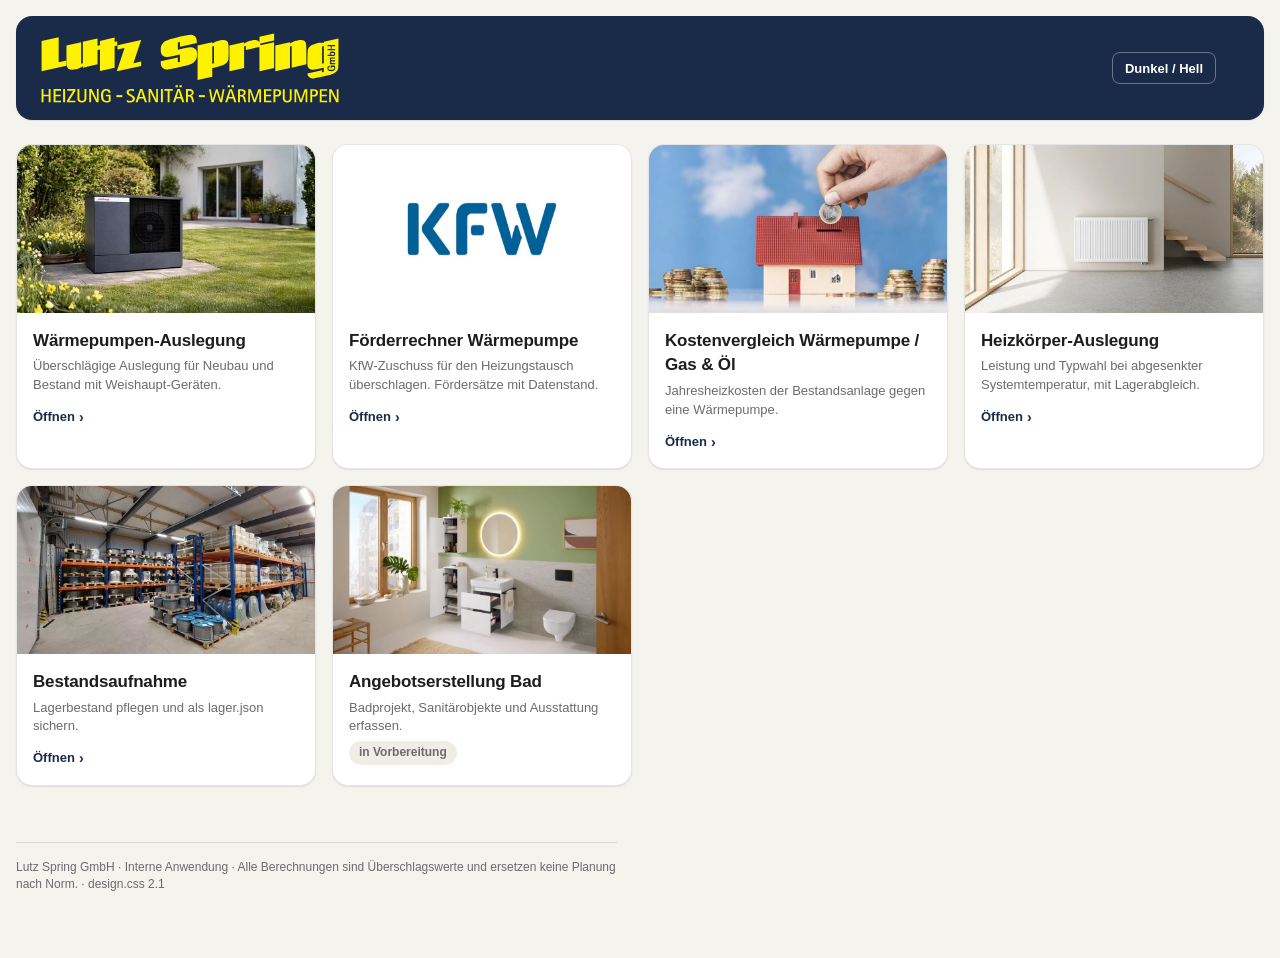
==== commit 1f2fdd9c: "index: Kopf ohne Seitentitel · Freigabe Fabian 2026-10-25" ====
--- a/index.html
+++ b/index.html
@@ -726,10 +726,7 @@
 <path fill-rule="nonzero" fill="currentColor" d="M 410.234375 168.546875 L 404.410156 137.359375 L 408.535156 137.359375 L 413.105469 162.257812 L 413.195312 162.257812 L 420.914062 137.359375 L 424.882812 137.359375 L 432.566406 162.257812 L 432.652344 162.257812 L 437.226562 137.359375 L 441.351562 137.359375 L 435.632812 168.546875 L 430.625 168.546875 L 422.949219 144.050781 L 422.847656 144.050781 L 415.269531 168.546875 Z M 442.917969 168.546875 L 453.558594 137.359375 L 459.121094 137.359375 L 469.78125 168.546875 L 464.992188 168.546875 L 461.925781 159.648438 L 450.753906 159.648438 L 447.734375 168.546875 Z M 456.320312 141.511719 L 451.792969 156.035156 L 460.6875 156.035156 L 456.398438 141.511719 Z M 448.898438 133.082031 L 448.898438 128.09375 L 454.460938 128.09375 L 454.460938 133.082031 Z M 458.210938 133.082031 L 458.210938 128.09375 L 463.769531 128.09375 L 463.769531 133.082031 Z M 473.703125 168.546875 L 473.703125 137.359375 L 482.738281 137.359375 C 485.4375 137.359375 487.574219 137.960938 489.136719 139.167969 C 490.960938 140.570312 491.871094 142.691406 491.871094 145.546875 C 491.871094 149.464844 489.828125 151.914062 485.742188 152.902344 L 485.742188 152.992188 C 487.625 153.402344 488.957031 154.257812 489.757812 155.550781 C 490.203125 156.28125 490.644531 157.730469 491.105469 159.875 L 492.953125 168.546875 L 488.851562 168.546875 L 486.953125 161.640625 C 486.246094 159.058594 485.605469 157.421875 485.035156 156.699219 C 484.207031 155.648438 482.792969 155.128906 480.789062 155.128906 L 478.230469 155.128906 L 478.230469 168.546875 Z M 478.230469 140.972656 L 478.230469 151.511719 L 480.835938 151.511719 C 482.675781 151.511719 484.160156 151.132812 485.296875 150.359375 C 486.660156 149.417969 487.34375 148 487.34375 146.078125 C 487.34375 142.683594 485.519531 140.976562 481.871094 140.976562 Z M 497.980469 168.546875 L 497.980469 137.359375 L 504.359375 137.359375 L 513.210938 162.894531 L 513.300781 162.894531 L 522.144531 137.359375 L 528.480469 137.359375 L 528.480469 168.546875 L 524.421875 168.546875 L 524.421875 142.703125 L 524.332031 142.703125 L 515.375 168.546875 L 511.097656 168.546875 L 502.128906 142.703125 L 502.039062 142.703125 L 502.039062 168.546875 Z M 535.664062 168.546875 L 535.664062 137.359375 L 553.304688 137.359375 L 553.304688 140.972656 L 540.195312 140.972656 L 540.195312 150.519531 L 552.242188 150.519531 L 552.242188 154.132812 L 540.195312 154.132812 L 540.195312 164.929688 L 553.304688 164.929688 L 553.304688 168.542969 Z M 558.261719 168.546875 L 558.261719 137.359375 L 565.769531 137.359375 C 568.914062 137.359375 571.316406 137.820312 572.96875 138.734375 C 575.453125 140.09375 576.695312 142.589844 576.695312 146.210938 C 576.695312 149.550781 575.449219 151.972656 572.945312 153.472656 C 571.238281 154.488281 569.195312 154.996094 566.808594 154.996094 L 562.789062 154.996094 L 562.789062 168.546875 Z M 562.789062 140.972656 L 562.789062 151.375 L 565.996094 151.375 C 569.820312 151.375 571.734375 149.652344 571.734375 146.207031 C 571.734375 144.050781 571.070312 142.558594 569.742188 141.75 C 568.894531 141.234375 567.644531 140.972656 565.992188 140.972656 Z M 601.660156 137.359375 L 601.660156 159.316406 C 601.660156 162.542969 600.648438 165 598.636719 166.695312 C 596.765625 168.269531 594.234375 169.050781 591.050781 169.050781 C 587.867188 169.050781 585.355469 168.269531 583.496094 166.695312 C 581.496094 165 580.492188 162.542969 580.492188 159.316406 L 580.492188 137.359375 L 585.019531 137.359375 L 585.019531 158.460938 C 585.019531 160.386719 585.265625 161.832031 585.773438 162.804688 C 586.671875 164.558594 588.410156 165.4375 591 165.4375 C 593.660156 165.4375 595.445312 164.558594 596.355469 162.804688 C 596.878906 161.832031 597.132812 160.386719 597.132812 158.460938 L 597.132812 137.359375 Z M 608.429688 168.546875 L 608.429688 137.359375 L 614.8125 137.359375 L 623.664062 162.894531 L 623.753906 162.894531 L 632.597656 137.359375 L 638.933594 137.359375 L 638.933594 168.546875 L 634.871094 168.546875 L 634.871094 142.703125 L 634.785156 142.703125 L 625.828125 168.546875 L 621.546875 168.546875 L 612.582031 142.703125 L 612.492188 142.703125 L 612.492188 168.546875 Z M 646.117188 168.546875 L 646.117188 137.359375 L 653.617188 137.359375 C 656.769531 137.359375 659.171875 137.820312 660.820312 138.734375 C 663.308594 140.09375 664.550781 142.589844 664.550781 146.210938 C 664.550781 149.550781 663.300781 151.972656 660.796875 153.472656 C 659.085938 154.488281 657.050781 154.996094 654.660156 154.996094 L 650.648438 154.996094 L 650.648438 168.546875 Z M 650.644531 140.972656 L 650.644531 151.375 L 653.839844 151.375 C 657.667969 151.375 659.585938 149.652344 659.585938 146.207031 C 659.585938 144.050781 658.921875 142.558594 657.597656 141.75 C 656.746094 141.234375 655.492188 140.972656 653.847656 140.972656 Z M 668.710938 168.546875 L 668.710938 137.359375 L 686.347656 137.359375 L 686.347656 140.972656 L 673.238281 140.972656 L 673.238281 150.519531 L 685.289062 150.519531 L 685.289062 154.132812 L 673.238281 154.132812 L 673.238281 164.929688 L 686.347656 164.929688 L 686.347656 168.542969 Z M 691.3125 168.546875 L 691.3125 137.359375 L 696.964844 137.359375 L 709.257812 161.777344 L 709.347656 161.777344 L 709.347656 137.359375 L 713.40625 137.359375 L 713.40625 168.546875 L 708.089844 168.546875 L 695.464844 143.539062 L 695.371094 143.539062 L 695.371094 168.546875 L 691.3125 168.546875 "/>
 </svg>
     </div>
-    <div class="ls-header__title">
-      <h1>Interne Werkzeuge</h1>
-      <div class="ls-header__sub">Auslegung, Förderung, Kosten, Heizkörper, Lager, Bad</div>
-    </div>
+    <!-- Ohne Seitentitel: Logo und Kacheln reichen [BESTÄTIGT, Fabian 2026-10-25]. Die Kachelgruppe bleibt über aria-label „Werkzeuge“ benannt. -->
     <div class="ls-header__meta">
       <button type="button" class="ls-btn ls-btn--ghost ls-btn--sm ls-no-print" id="themeToggle" aria-pressed="false">Dunkel / Hell</button>
     </div>
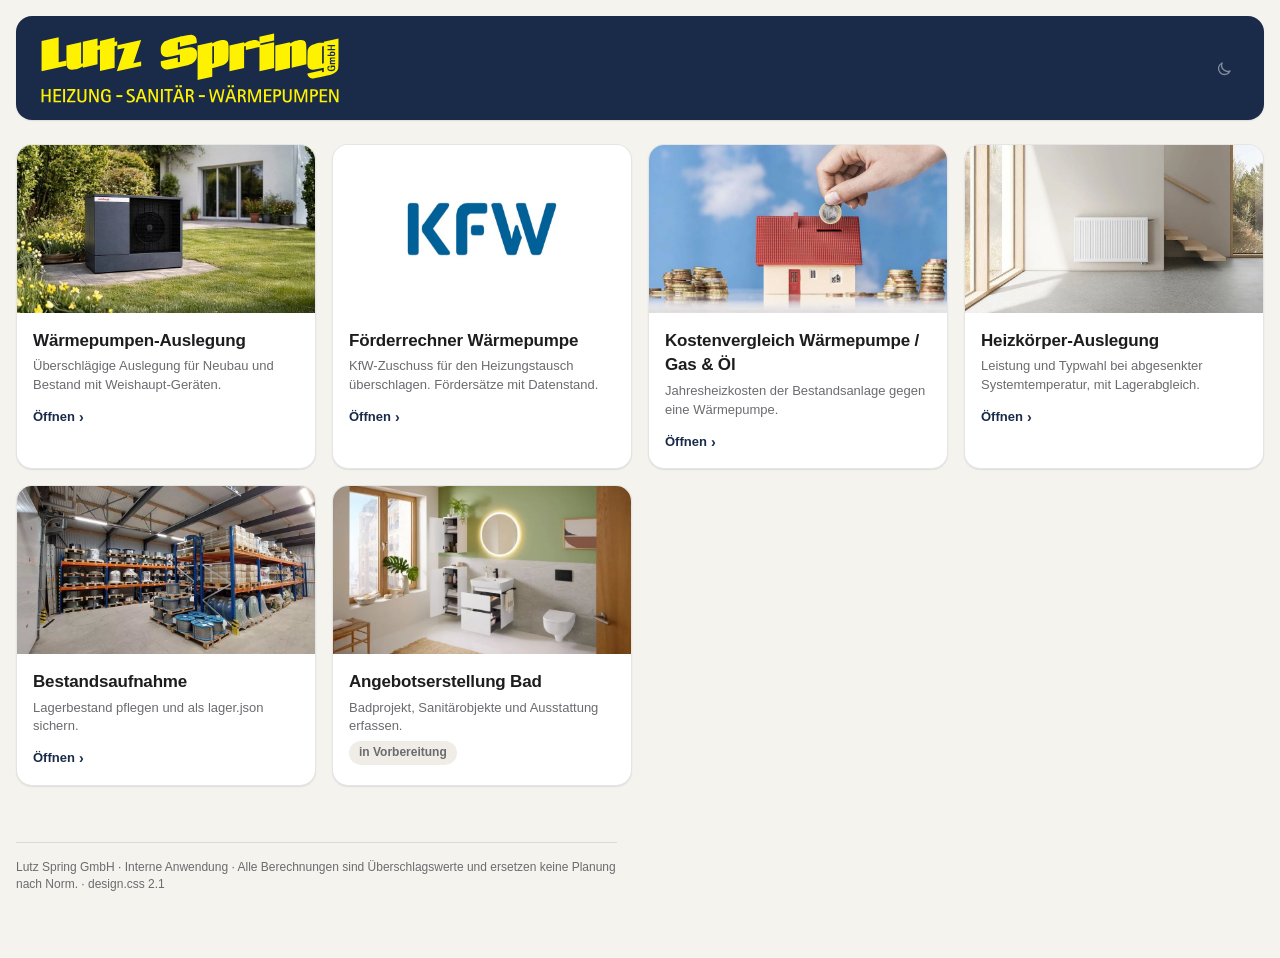
==== commit 66391e1a: "Designsystem 2.1.1/2.1.2: Theme-Schalter, Kopf mit Toolname rechts" ====
--- a/index.html
+++ b/index.html
@@ -18,7 +18,7 @@
 /* ============================================================
    design.css · Lutz Spring GmbH · Heizung · Sanitär · Wärmepumpen
    Gemeinsames Designsystem für alle internen HTML-Tools.
-   Version 2.1 · Stand 2026-10-25
+   Version 2.1.2 · Stand 2026-10-25
    Einbinden:  Beim Veröffentlichen fügt _build/inline.py diese Datei in jedes
                Tool ein (Marker design.css:start / design.css:end im HTML).
                Ein Tool bleibt so eine einzelne Datei.
@@ -106,6 +106,10 @@
   --ls-control-h: 40px;       /* Höhe Eingaben/Buttons (Maus) */
   --ls-touch-h: 44px;         /* Höhe auf Touch (iPad) */
   --ls-gutter: 16px;
+
+  /* Theme-Schalter: welches Symbol sichtbar ist (hell → Mond anbieten) */
+  --ls-icon-moon: block;
+  --ls-icon-sun: none;
 }
 
 /* Dunkel: folgt dem System, solange kein data-theme gesetzt ist */
@@ -139,11 +143,15 @@
     --ls-chart-wp: #8fb3f0; --ls-chart-alt: #7c7c82; --ls-chart-pv: #e6c800; --ls-chart-2: #4f75b8; --ls-chart-grid: rgba(255,255,255,0.09); --ls-chart-text: #a1a1a6;
     --ls-shadow-1: 0 1px 2px rgba(0, 0, 0, 0.4);
     --ls-shadow-2: 0 6px 20px rgba(0, 0, 0, 0.45);
+    --ls-icon-moon: none;
+    --ls-icon-sun: block;
   }
 }
 /* Dunkel: ausdrücklich gewählt (Schalter im Tool) – gleiche Werte */
 :root[data-theme="dark"] {
   color-scheme: dark;
+  --ls-icon-moon: none;
+  --ls-icon-sun: block;
   --ls-navy:        #16233d;
   --ls-navy-2:      #1d2f52;
   --ls-navy-3:      #111b30;
@@ -250,7 +258,7 @@
   border-radius: var(--ls-r-lg);
   padding: var(--ls-s4) var(--ls-s5);
   display: grid;
-  grid-template-columns: auto 1fr auto;
+  grid-template-columns: auto 1fr;
   align-items: center;
   gap: var(--ls-s3) var(--ls-s5);
   box-shadow: var(--ls-shadow-1);
@@ -260,11 +268,15 @@
 .ls-header__logo { display: block; width: min(300px, 100%); height: auto; color: var(--ls-yellow); }
 .ls-header__logo--navy { color: var(--ls-navy); } /* Ausnahme: Logo ohne Navy-Hintergrund (Fuß, helle Fläche) */
 .ls-header__slogan { font-size: var(--ls-fs-sm); color: var(--ls-yellow); letter-spacing: 0.02em; }
+.ls-header:has(> .ls-header__title) { grid-template-columns: auto 1fr auto; } /* alte Form mit Titelblock in der Mitte */
 .ls-header__title { display: grid; gap: 2px; min-width: 0; }
 .ls-header__title h1 { color: var(--ls-on-navy); font-size: var(--ls-fs-xl); }
+/* Standard (2.1.2): Toolname rechts oben über Kunde/Projekt, kein Untertitel */
+.ls-header__meta .ls-header__title h1, .ls-header__meta h1 { font-size: 1.25rem; line-height: 1.2; font-weight: 600; letter-spacing: -0.01em; color: var(--ls-on-navy); margin: 0 0 2px; text-align: right; }
 .ls-header__sub { font-size: var(--ls-fs-sm); color: rgba(255,255,255,0.75); }
-.ls-header__meta { display: grid; gap: 2px; justify-items: end; text-align: right; font-size: var(--ls-fs-sm); color: rgba(255,255,255,0.85); white-space: nowrap; }
+.ls-header__meta { display: grid; gap: 2px; justify-items: end; justify-self: end; text-align: right; font-size: var(--ls-fs-sm); color: rgba(255,255,255,0.85); white-space: nowrap; min-width: 0; }
 .ls-header__meta b { color: var(--ls-on-navy); font-weight: 600; }
+.ls-header__meta .ls-header__title { justify-items: end; margin-bottom: 2px; }
 .ls-header a { color: var(--ls-on-navy); }
 .ls-header .ls-btn--ghost { color: var(--ls-on-navy); border-color: rgba(255,255,255,0.35); }
 .ls-header .ls-btn--ghost:hover { background: rgba(255,255,255,0.1); }
@@ -272,6 +284,17 @@
   .ls-header { grid-template-columns: 1fr; padding: var(--ls-s4); }
   .ls-header__meta { justify-items: start; text-align: left; white-space: normal; }
 }
+/* Theme-Schalter: runder Symbolknopf, Mond im Hell-, Sonne im Dunkelmodus; kein Text, kein Rahmen */
+.ls-theme-toggle { appearance: none; border: 0; background: transparent; width: 32px; height: 32px; border-radius: var(--ls-r-pill); display: inline-grid; place-items: center; color: var(--ls-on-navy); opacity: .45; cursor: pointer; transition: opacity .15s ease; -webkit-tap-highlight-color: transparent; } /* Deckkraft wie Haus-Icon: 0,45 / 1 / 0,3 */
+.ls-theme-toggle:hover, .ls-theme-toggle:focus-visible { opacity: 1; }
+.ls-theme-toggle:active { opacity: .3; }
+.ls-theme-toggle svg { width: 18px; height: 18px; }
+.ls-theme-toggle__moon { display: var(--ls-icon-moon); }
+.ls-theme-toggle__sun { display: var(--ls-icon-sun); }
+.ls-header__meta .ls-theme-toggle { justify-self: end; margin-top: 2px; }
+@media (max-width: 699.98px) { .ls-header__meta { justify-self: stretch; } .ls-header__meta .ls-theme-toggle { justify-self: start; } .ls-header__meta .ls-header__title h1, .ls-header__meta h1 { text-align: left; } }
+@media (pointer: coarse) { .ls-theme-toggle { width: 40px; height: 40px; } }
+
 /* Text-Wortmarke, falls (noch) kein Logo eingebettet ist */
 .ls-wordmark { font-weight: 800; font-size: 1.375rem; letter-spacing: -0.02em; color: var(--ls-yellow); line-height: 1; }
 .ls-wordmark small { display: block; font-weight: 600; font-size: 0.75rem; color: var(--ls-on-navy); letter-spacing: 0.08em; margin-top: 2px; }
@@ -324,6 +347,7 @@
 .ls-card--navy h2, .ls-card--navy h3, .ls-card--navy .ls-kpi__value { color: var(--ls-on-navy); }
 .ls-card--navy .ls-kpi__value, .ls-card--navy .ls-accent { color: var(--ls-yellow); }
 .ls-card--navy .ls-kpi__label, .ls-card--navy .ls-muted { color: rgba(255,255,255,0.75); }
+.ls-card--navy .ls-kpi { background: rgba(255,255,255,0.08); border-color: rgba(255,255,255,0.15); }  /* Kennzahlen auf Navy, 2.1.1 */
 .ls-card--navy .ls-btn--primary { background: var(--ls-yellow); color: #1d1d1f; }
 .ls-card--navy .ls-btn--primary:hover { background: #fff566; }
 
@@ -332,7 +356,7 @@
    ------------------------------------------------------------ */
 .ls-form { display: grid; gap: var(--ls-s4); }
 .ls-fields { display: grid; grid-template-columns: repeat(auto-fit, minmax(min(100%, 200px), 1fr)); gap: var(--ls-s3) var(--ls-s4); }
-.ls-field { display: grid; gap: var(--ls-s1); min-width: 0; }
+.ls-field { display: grid; gap: var(--ls-s1); min-width: 0; align-content: start; } /* align-content: Felder einer Zeile beginnen oben, Regler und Eingaben stehen auf einer Höhe (2.1.1) */
 .ls-field--span { grid-column: 1 / -1; }
 .ls-label { font-size: var(--ls-fs-sm); color: var(--ls-text-2); font-weight: 500; display: flex; gap: var(--ls-s1); align-items: baseline; }
 .ls-label abbr { text-decoration: none; }
@@ -651,6 +675,23 @@
 .ls-report__sign { display: grid; grid-template-columns: repeat(auto-fit, minmax(min(100%, 220px), 1fr)); gap: var(--ls-s6); margin-top: var(--ls-s6); font-size: var(--ls-fs-xs); color: var(--ls-text-2); }
 .ls-report__sign div { border-top: 1px solid var(--ls-line-strong); padding-top: var(--ls-s1); }
 .ls-report__legal { font-size: var(--ls-fs-xs); color: var(--ls-text-2); max-width: 90ch; }
+
+/* 10.12 Regler mit Zahlenfeld (kostenvergleich): Werte, die im Kundengespräch durchgespielt werden.
+   Das Zahlenfeld ist maßgeblich (Komma/Punkt, Einheit als Suffix); der Regler ist Komfort. Verhalten: LS.regler(). */
+.ls-range { display: grid; grid-template-columns: minmax(0, 1fr) 7.5em; gap: var(--ls-s3); align-items: center; }
+.ls-range input[type="range"] { -webkit-appearance: none; appearance: none; width: 100%; height: 32px; margin: 0; background: transparent; cursor: pointer; }
+.ls-range input[type="range"]:disabled { cursor: not-allowed; opacity: .45; }
+.ls-range input[type="range"]::-webkit-slider-runnable-track { height: 6px; border-radius: var(--ls-r-pill); background: var(--ls-surface-3); border: 1px solid var(--ls-line); }
+.ls-range input[type="range"]::-moz-range-track { height: 6px; border-radius: var(--ls-r-pill); background: var(--ls-surface-3); border: 1px solid var(--ls-line); }
+.ls-range input[type="range"]::-webkit-slider-thumb { -webkit-appearance: none; appearance: none; width: 24px; height: 24px; margin-top: -10px; border-radius: 50%; background: var(--ls-primary); border: 3px solid var(--ls-surface); box-shadow: var(--ls-shadow-1); }
+.ls-range input[type="range"]::-moz-range-thumb { width: 18px; height: 18px; border-radius: 50%; background: var(--ls-primary); border: 3px solid var(--ls-surface); box-shadow: var(--ls-shadow-1); }
+.ls-range input[type="range"]:focus-visible { outline: none; }
+.ls-range input[type="range"]:focus-visible::-webkit-slider-thumb { box-shadow: 0 0 0 3px var(--ls-focus-ring); }
+.ls-range input[type="range"]:focus-visible::-moz-range-thumb { box-shadow: 0 0 0 3px var(--ls-focus-ring); }
+@media (pointer: coarse) {
+  .ls-range input[type="range"] { height: 44px; }
+  .ls-range input[type="range"]::-webkit-slider-thumb { width: 28px; height: 28px; margin-top: -12px; }
+}
 
 /* ------------------------------------------------------------
    11 · HILFSKLASSEN
@@ -728,7 +769,10 @@
     </div>
     <!-- Ohne Seitentitel: Logo und Kacheln reichen [BESTÄTIGT, Fabian 2026-10-25]. Die Kachelgruppe bleibt über aria-label „Werkzeuge“ benannt. -->
     <div class="ls-header__meta">
-      <button type="button" class="ls-btn ls-btn--ghost ls-btn--sm ls-no-print" id="themeToggle" aria-pressed="false">Dunkel / Hell</button>
+      <button type="button" class="ls-theme-toggle ls-no-print" id="themeToggle" aria-label="Dunkel- oder Hellmodus umschalten" title="Dunkel / Hell">
+        <svg class="ls-theme-toggle__moon" viewBox="0 0 24 24" fill="none" stroke="currentColor" stroke-width="1.8" stroke-linecap="round" stroke-linejoin="round" aria-hidden="true"><path d="M20 14.5A8 8 0 0 1 9.5 4a8 8 0 1 0 10.5 10.5z"/></svg>
+        <svg class="ls-theme-toggle__sun" viewBox="0 0 24 24" fill="none" stroke="currentColor" stroke-width="1.8" stroke-linecap="round" aria-hidden="true"><circle cx="12" cy="12" r="4"/><path d="M12 3v2M12 19v2M3 12h2M19 12h2M5.6 5.6l1.4 1.4M17 17l1.4 1.4M5.6 18.4 7 17M17 7l1.4-1.4"/></svg>
+      </button>
     </div>
   </header>
 
@@ -749,7 +793,7 @@
 <script>
 /* ============================================================
    ls.js · Lutz Spring GmbH · gemeinsame Hilfsfunktionen der Tools
-   Version 2.1 · Stand 2026-10-25
+   Version 2.1.1 · Stand 2026-10-25 (LS.regler)
    Wird beim Veröffentlichen von _build/inline.py in jedes Tool eingefügt
    (Marker ls.js:start / ls.js:end im HTML).
    Globales Objekt: LS
@@ -907,6 +951,16 @@
     return tool + '_' + p + '_' + LS.datumISO() + '.' + (endung || 'json');
   };
 
+  /* ---------- Regler mit Zahlenfeld (.ls-range) ---------- */
+  /* Hält Regler und Zahlenfeld synchron. Das Zahlenfeld ist maßgeblich; stellen = Nachkommastellen der Anzeige.
+     Der Regler klemmt an seinen Grenzen, das Zahlenfeld darf darüber hinausgehen (Prüfung über LS.pruefen im Tool). */
+  LS.regler = function (rangeId, inputId, stellen) {
+    var r = d.getElementById(rangeId), i = d.getElementById(inputId); if (!r || !i) return;
+    r.addEventListener('input', function () { i.value = LS.fmt(+r.value, stellen || 0); i.dispatchEvent(new Event('input', { bubbles: true })); });
+    i.addEventListener('input', function (ev) { if (ev.isTrusted) { var n = LS.zahl(i.value); if (n != null) r.value = n; } });
+    var n0 = LS.zahl(i.value); if (n0 != null) r.value = n0;
+  };
+
   /* ---------- Drucken ---------- */
   LS.drucken = function () { w.print(); };
 
